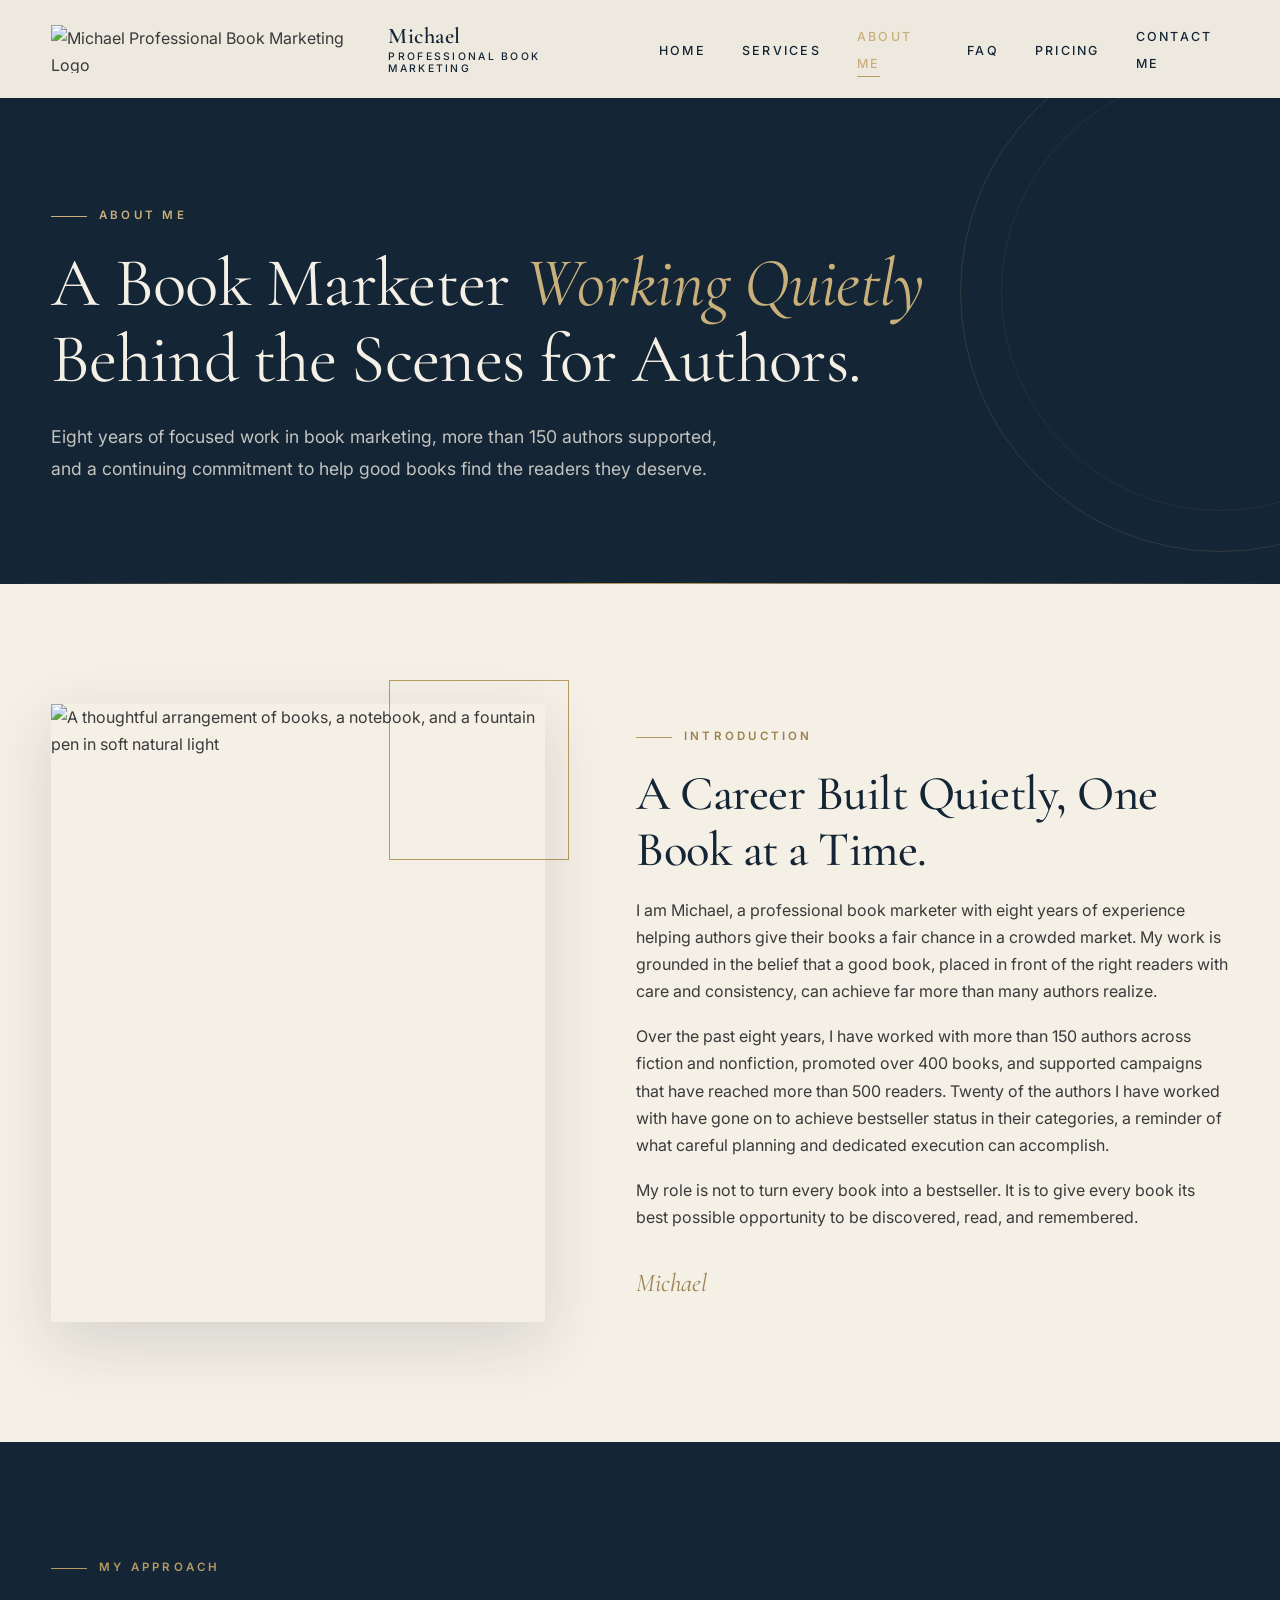
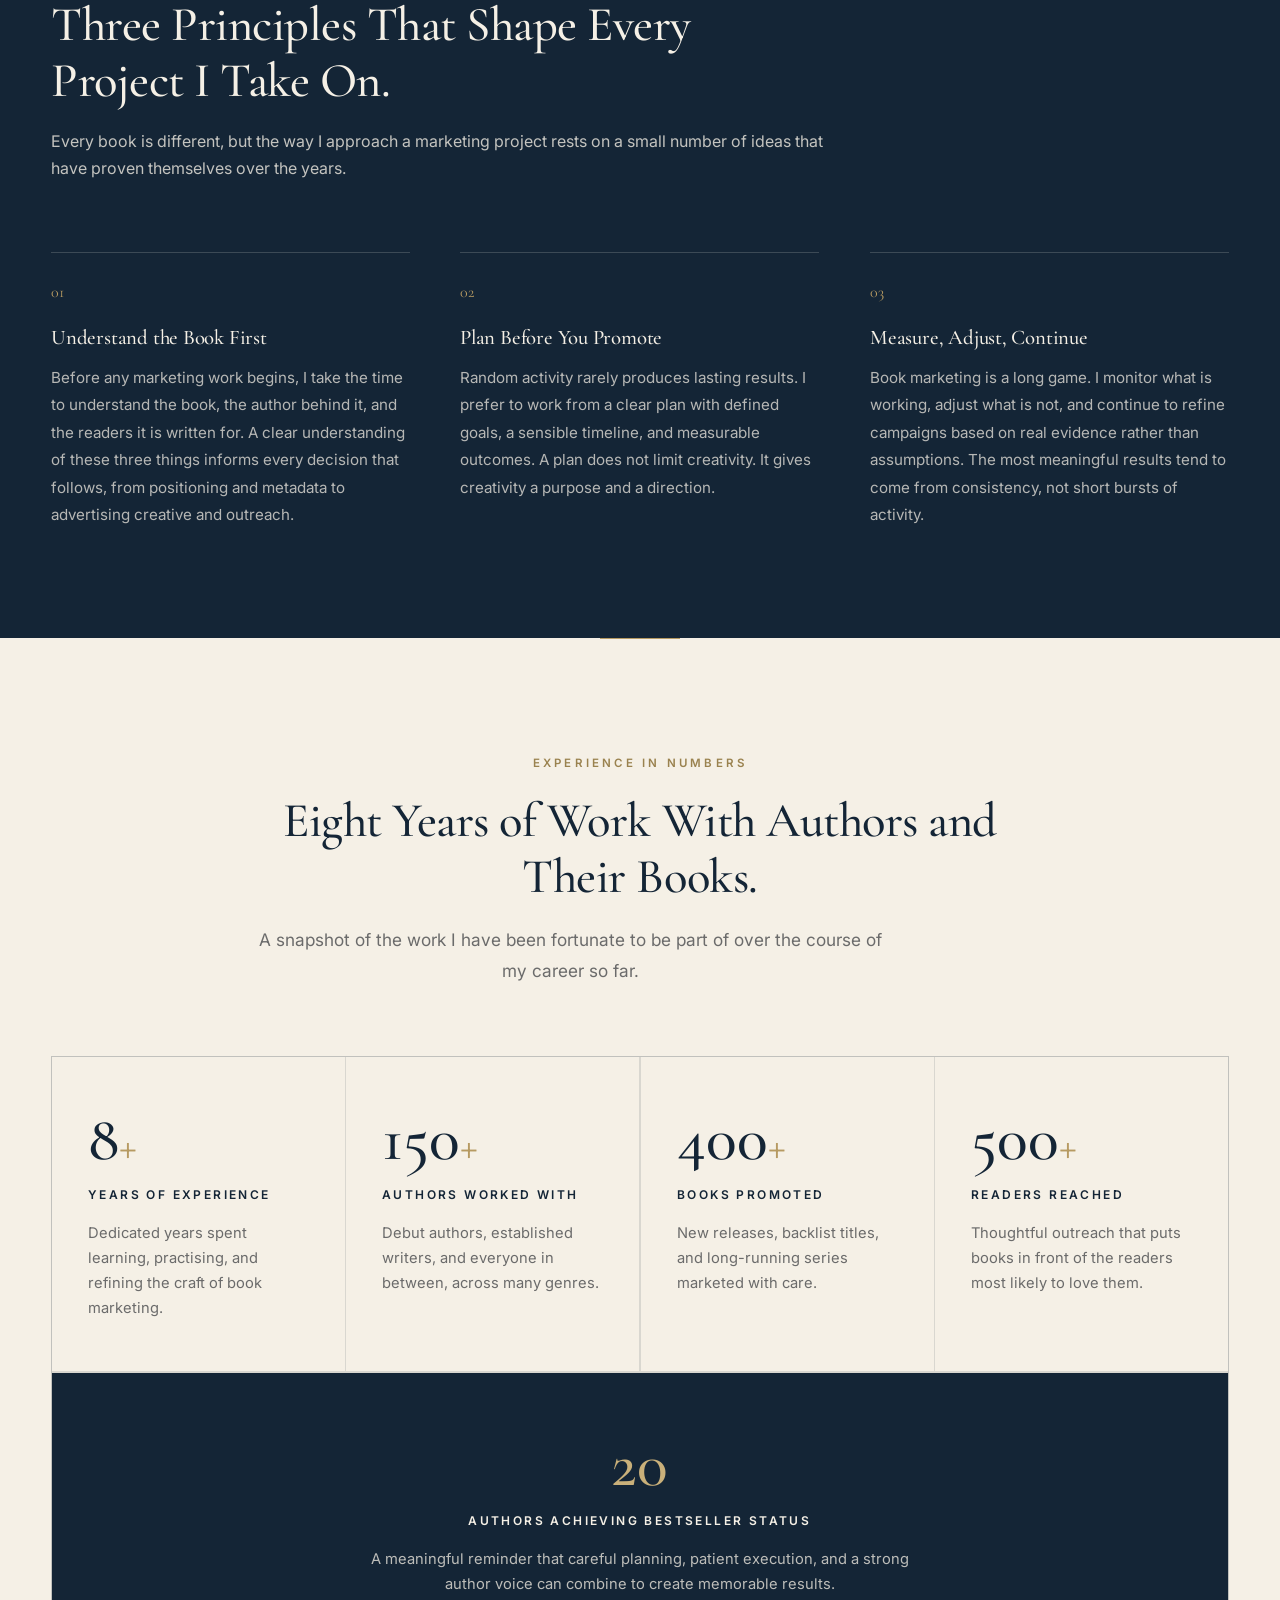
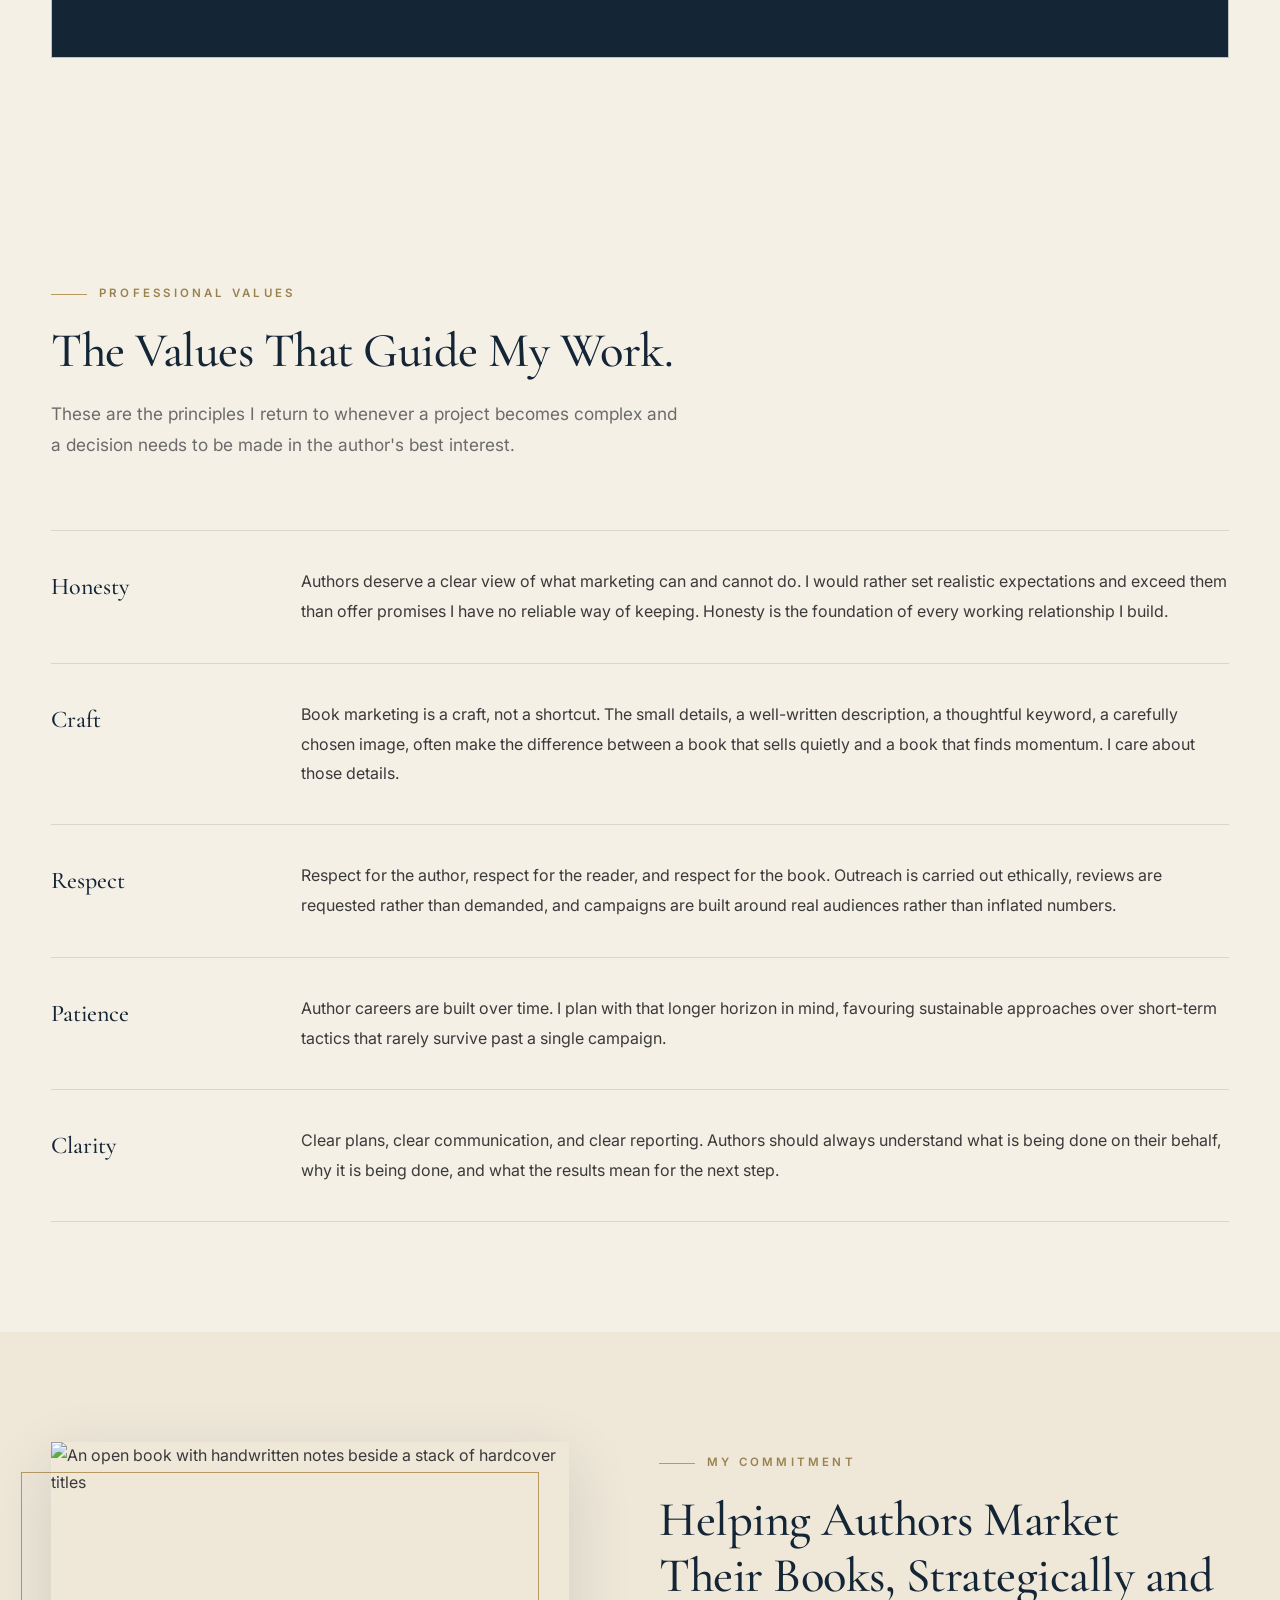
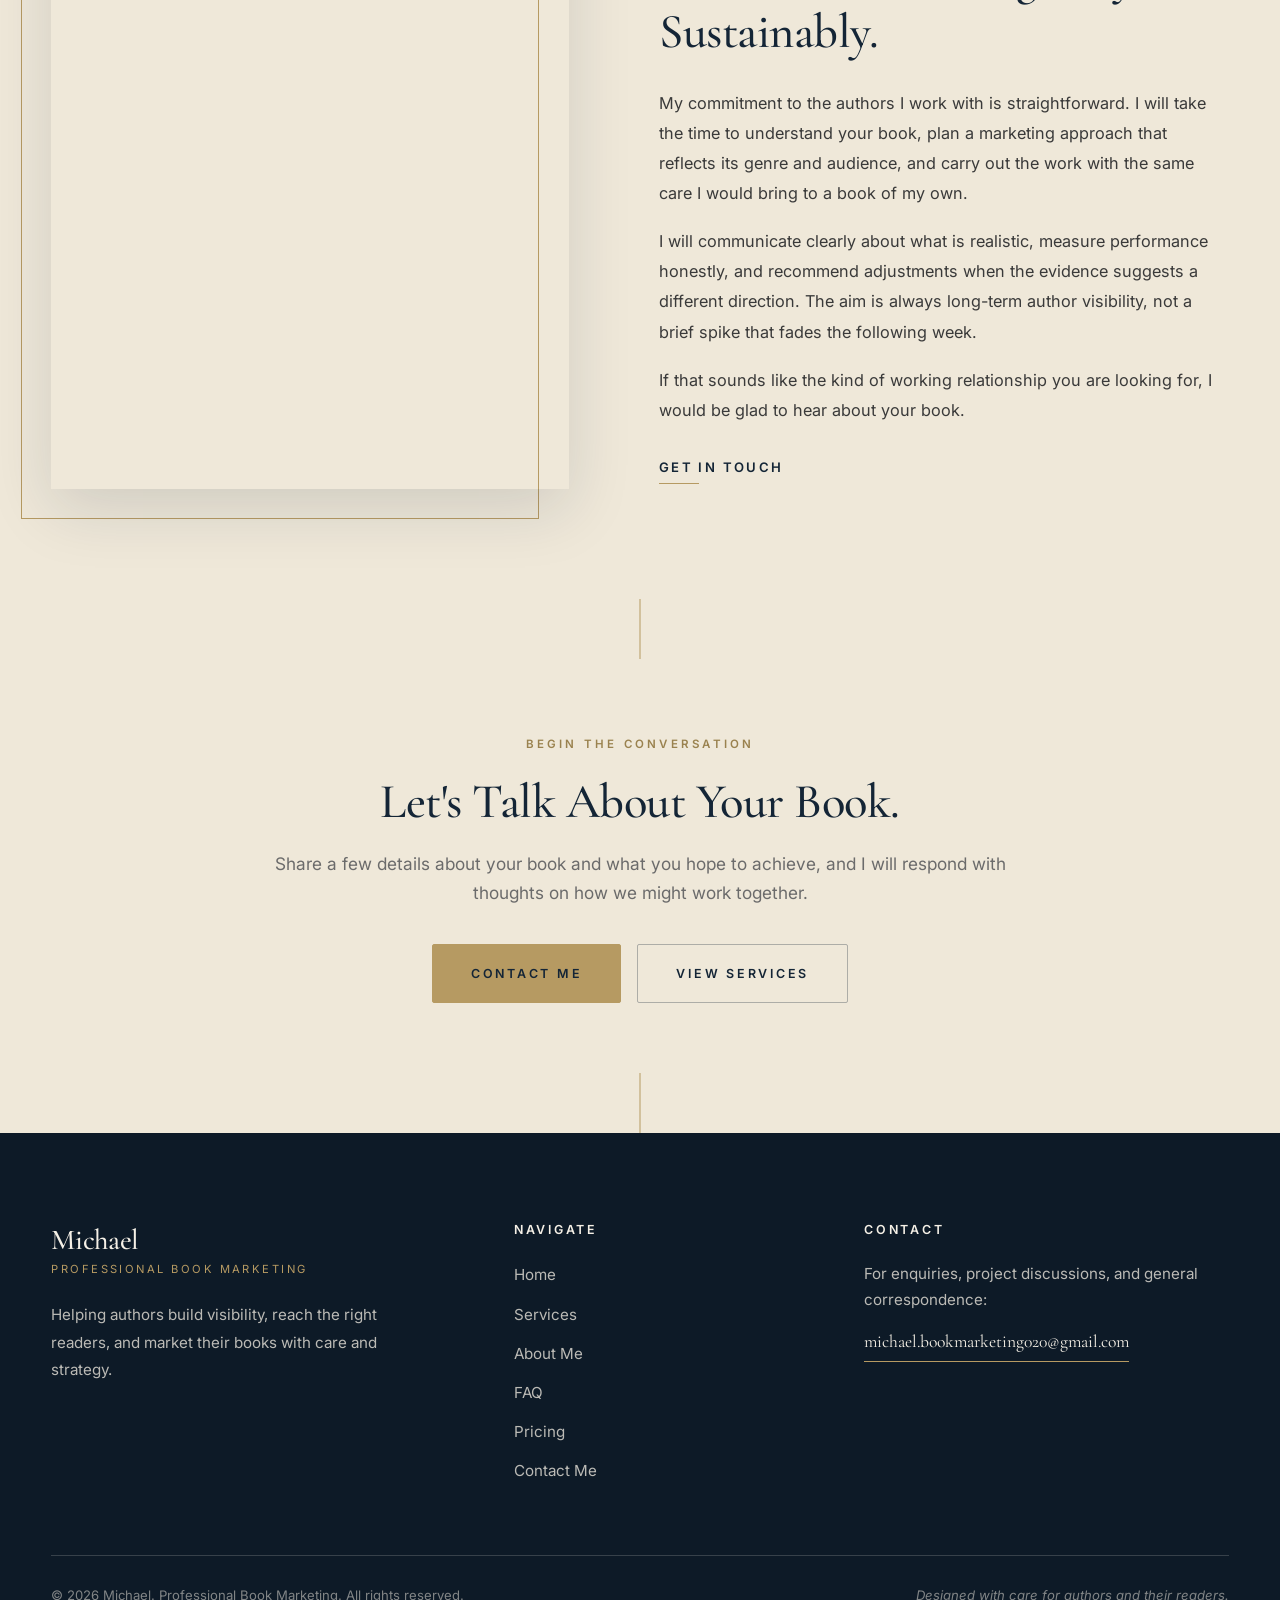
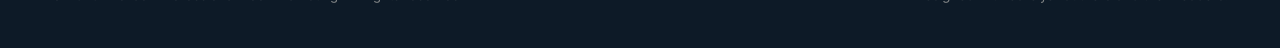
==== about.html @ 63ff551c "Add files via upload" ====
<!DOCTYPE html>
<html lang="en">
<head>
    <meta charset="UTF-8">
    <meta name="viewport" content="width=device-width, initial-scale=1.0">
    <title>About Me | Michael Professional Book Marketing</title>
    <meta name="description" content="Michael is a professional book marketer with eight years of experience, working with more than 150 authors across fiction and nonfiction. Learn about his approach, values, and commitment to helping authors reach the right readers.">
    <meta name="keywords" content="about Michael, book marketer, professional book marketing, author marketing specialist, book promotion expert">
    <link rel="icon" type="image/png" href="my logo.png">
    <link rel="stylesheet" href="style.css">
    <link rel="preconnect" href="https://fonts.googleapis.com">
    <link rel="preconnect" href="https://fonts.gstatic.com" crossorigin>
    <link href="https://fonts.googleapis.com/css2?family=Cormorant+Garamond:wght@400;500;600;700&family=Inter:wght@300;400;500;600;700&display=swap" rel="stylesheet">
</head>
<body class="light-header">

    <!-- HEADER / NAVIGATION -->
    <header class="site-header" id="siteHeader">
        <div class="container header-inner">
            <a href="index.html" class="brand">
                <img src="my logo.png" alt="Michael Professional Book Marketing Logo" class="brand-logo">
                <span class="brand-text">
                    <span class="brand-name">Michael</span>
                    <span class="brand-tag">Professional Book Marketing</span>
                </span>
            </a>

            <nav class="main-nav" aria-label="Primary">
                <button class="nav-toggle" id="navToggle" aria-label="Open navigation menu" aria-expanded="false">
                    <span></span>
                    <span></span>
                    <span></span>
                </button>
                <ul class="nav-list" id="navList">
                    <li><a href="index.html" class="nav-link">Home</a></li>
                    <li><a href="services.html" class="nav-link">Services</a></li>
                    <li><a href="about.html" class="nav-link active">About Me</a></li>
                    <li><a href="faq.html" class="nav-link">FAQ</a></li>
                    <li><a href="pricing.html" class="nav-link">Pricing</a></li>
                    <li><a href="contact.html" class="nav-link">Contact Me</a></li>
                </ul>
            </nav>
        </div>
    </header>

    <!-- PAGE HERO -->
    <section class="page-hero">
        <div class="container">
            <div class="page-hero-inner">
                <span class="eyebrow reveal">About Me</span>
                <h1 class="reveal">A Book Marketer <em>Working Quietly</em> Behind the Scenes for Authors.</h1>
                <p class="reveal">
                    Eight years of focused work in book marketing, more than 150 authors supported, and a continuing commitment to help good books find the readers they deserve.
                </p>
            </div>
        </div>
        <div class="page-hero-decor" aria-hidden="true"></div>
    </section>

    <!-- ABOUT INTRO -->
    <section class="about-intro">
        <div class="container">
            <div class="about-intro-grid">
                <div class="about-visual reveal">
                    <img src="images/about-books.jpg" alt="A thoughtful arrangement of books, a notebook, and a fountain pen in soft natural light" loading="lazy">
                    <div class="about-visual-accent" aria-hidden="true"></div>
                </div>

                <div class="reveal">
                    <span class="eyebrow dark">Introduction</span>
                    <h2 class="section-title">A Career Built Quietly, One Book at a Time.</h2>
                    <p>
                        I am Michael, a professional book marketer with eight years of experience helping authors give their books a fair chance in a crowded market. My work is grounded in the belief that a good book, placed in front of the right readers with care and consistency, can achieve far more than many authors realize.
                    </p>
                    <p>
                        Over the past eight years, I have worked with more than 150 authors across fiction and nonfiction, promoted over 400 books, and supported campaigns that have reached more than 500 readers. Twenty of the authors I have worked with have gone on to achieve bestseller status in their categories, a reminder of what careful planning and dedicated execution can accomplish.
                    </p>
                    <p>
                        My role is not to turn every book into a bestseller. It is to give every book its best possible opportunity to be discovered, read, and remembered.
                    </p>
                    <p class="about-signature">Michael</p>
                </div>
            </div>
        </div>
    </section>

    <!-- APPROACH SECTION -->
    <section class="about-approach">
        <div class="container">
            <div class="section-head reveal">
                <span class="eyebrow">My Approach</span>
                <h2 class="section-title light">Three Principles That Shape Every Project I Take On.</h2>
                <p class="light-text">
                    Every book is different, but the way I approach a marketing project rests on a small number of ideas that have proven themselves over the years.
                </p>
            </div>

            <div class="approach-grid">
                <div class="approach-item reveal">
                    <span class="num">01</span>
                    <h3>Understand the Book First</h3>
                    <p>
                        Before any marketing work begins, I take the time to understand the book, the author behind it, and the readers it is written for. A clear understanding of these three things informs every decision that follows, from positioning and metadata to advertising creative and outreach.
                    </p>
                </div>
                <div class="approach-item reveal">
                    <span class="num">02</span>
                    <h3>Plan Before You Promote</h3>
                    <p>
                        Random activity rarely produces lasting results. I prefer to work from a clear plan with defined goals, a sensible timeline, and measurable outcomes. A plan does not limit creativity. It gives creativity a purpose and a direction.
                    </p>
                </div>
                <div class="approach-item reveal">
                    <span class="num">03</span>
                    <h3>Measure, Adjust, Continue</h3>
                    <p>
                        Book marketing is a long game. I monitor what is working, adjust what is not, and continue to refine campaigns based on real evidence rather than assumptions. The most meaningful results tend to come from consistency, not short bursts of activity.
                    </p>
                </div>
            </div>
        </div>
    </section>

    <!-- EXPERIENCE SECTION -->
    <section class="section section-stats">
        <div class="container">
            <div class="section-head center reveal">
                <span class="eyebrow dark">Experience in Numbers</span>
                <h2 class="section-title">Eight Years of Work With Authors and Their Books.</h2>
                <p class="section-intro">
                    A snapshot of the work I have been fortunate to be part of over the course of my career so far.
                </p>
            </div>

            <div class="stats-grid">
                <div class="stat reveal">
                    <span class="stat-number">8<span class="plus">+</span></span>
                    <span class="stat-label">Years of Experience</span>
                    <p class="stat-text">Dedicated years spent learning, practising, and refining the craft of book marketing.</p>
                </div>
                <div class="stat reveal">
                    <span class="stat-number">150<span class="plus">+</span></span>
                    <span class="stat-label">Authors Worked With</span>
                    <p class="stat-text">Debut authors, established writers, and everyone in between, across many genres.</p>
                </div>
                <div class="stat reveal">
                    <span class="stat-number">400<span class="plus">+</span></span>
                    <span class="stat-label">Books Promoted</span>
                    <p class="stat-text">New releases, backlist titles, and long-running series marketed with care.</p>
                </div>
                <div class="stat reveal">
                    <span class="stat-number">500<span class="plus">+</span></span>
                    <span class="stat-label">Readers Reached</span>
                    <p class="stat-text">Thoughtful outreach that puts books in front of the readers most likely to love them.</p>
                </div>
                <div class="stat reveal stat-feature">
                    <span class="stat-number">20</span>
                    <span class="stat-label">Authors Achieving Bestseller Status</span>
                    <p class="stat-text">A meaningful reminder that careful planning, patient execution, and a strong author voice can combine to create memorable results.</p>
                </div>
            </div>
        </div>
    </section>

    <!-- VALUES SECTION -->
    <section class="about-values">
        <div class="container">
            <div class="section-head reveal">
                <span class="eyebrow dark">Professional Values</span>
                <h2 class="section-title">The Values That Guide My Work.</h2>
                <p class="section-intro">
                    These are the principles I return to whenever a project becomes complex and a decision needs to be made in the author's best interest.
                </p>
            </div>

            <div class="values-list">
                <div class="value-row reveal">
                    <div class="value-label">Honesty</div>
                    <div class="value-body">
                        <p>
                            Authors deserve a clear view of what marketing can and cannot do. I would rather set realistic expectations and exceed them than offer promises I have no reliable way of keeping. Honesty is the foundation of every working relationship I build.
                        </p>
                    </div>
                </div>

                <div class="value-row reveal">
                    <div class="value-label">Craft</div>
                    <div class="value-body">
                        <p>
                            Book marketing is a craft, not a shortcut. The small details, a well-written description, a thoughtful keyword, a carefully chosen image, often make the difference between a book that sells quietly and a book that finds momentum. I care about those details.
                        </p>
                    </div>
                </div>

                <div class="value-row reveal">
                    <div class="value-label">Respect</div>
                    <div class="value-body">
                        <p>
                            Respect for the author, respect for the reader, and respect for the book. Outreach is carried out ethically, reviews are requested rather than demanded, and campaigns are built around real audiences rather than inflated numbers.
                        </p>
                    </div>
                </div>

                <div class="value-row reveal">
                    <div class="value-label">Patience</div>
                    <div class="value-body">
                        <p>
                            Author careers are built over time. I plan with that longer horizon in mind, favouring sustainable approaches over short-term tactics that rarely survive past a single campaign.
                        </p>
                    </div>
                </div>

                <div class="value-row reveal">
                    <div class="value-label">Clarity</div>
                    <div class="value-body">
                        <p>
                            Clear plans, clear communication, and clear reporting. Authors should always understand what is being done on their behalf, why it is being done, and what the results mean for the next step.
                        </p>
                    </div>
                </div>
            </div>
        </div>
    </section>

    <!-- COMMITMENT SECTION -->
    <section class="section-intro-split" style="background: var(--ivory-warm);">
        <div class="section" style="padding-top: 0; padding-bottom: 0;">
            <div class="container intro-split" style="padding: 110px 0;">
                <div class="intro-visual reveal">
                    <img src="images/about-commitment.jpg" alt="An open book with handwritten notes beside a stack of hardcover titles" loading="lazy">
                    <div class="intro-visual-accent" aria-hidden="true"></div>
                </div>

                <div class="intro-content reveal">
                    <span class="eyebrow dark">My Commitment</span>
                    <h2 class="section-title">Helping Authors Market Their Books, Strategically and Sustainably.</h2>
                    <p>
                        My commitment to the authors I work with is straightforward. I will take the time to understand your book, plan a marketing approach that reflects its genre and audience, and carry out the work with the same care I would bring to a book of my own.
                    </p>
                    <p>
                        I will communicate clearly about what is realistic, measure performance honestly, and recommend adjustments when the evidence suggests a different direction. The aim is always long-term author visibility, not a brief spike that fades the following week.
                    </p>
                    <p>
                        If that sounds like the kind of working relationship you are looking for, I would be glad to hear about your book.
                    </p>
                    <a href="contact.html" class="link-underline">Get in Touch</a>
                </div>
            </div>
        </div>
    </section>

    <!-- FINAL CALL TO ACTION -->
    <section class="section section-cta">
        <div class="container cta-inner reveal">
            <span class="eyebrow dark">Begin the Conversation</span>
            <h2 class="section-title">Let's Talk About Your Book.</h2>
            <p>
                Share a few details about your book and what you hope to achieve, and I will respond with thoughts on how we might work together.
            </p>
            <div class="cta-buttons">
                <a href="contact.html" class="btn btn-primary">Contact Me</a>
                <a href="services.html" class="btn btn-ghost dark">View Services</a>
            </div>
        </div>
    </section>

    <!-- FOOTER -->
    <footer class="site-footer">
        <div class="container footer-inner">
            <div class="footer-brand">
                <h3 class="footer-title">Michael</h3>
                <p class="footer-tag">Professional Book Marketing</p>
                <p class="footer-blurb">
                    Helping authors build visibility, reach the right readers, and market their books with care and strategy.
                </p>
            </div>

            <div class="footer-links">
                <h4>Navigate</h4>
                <ul>
                    <li><a href="index.html">Home</a></li>
                    <li><a href="services.html">Services</a></li>
                    <li><a href="about.html">About Me</a></li>
                    <li><a href="faq.html">FAQ</a></li>
                    <li><a href="pricing.html">Pricing</a></li>
                    <li><a href="contact.html">Contact Me</a></li>
                </ul>
            </div>

            <div class="footer-contact">
                <h4>Contact</h4>
                <p>For enquiries, project discussions, and general correspondence:</p>
                <a href="mailto:michael.bookmarketing020@gmail.com" class="footer-email">michael.bookmarketing020@gmail.com</a>
            </div>
        </div>

        <div class="footer-bottom">
            <div class="container footer-bottom-inner">
                <p>&copy; <span id="year"></span> Michael. Professional Book Marketing. All rights reserved.</p>
                <p class="footer-fine">Designed with care for authors and their readers.</p>
            </div>
        </div>
    </footer>

    <!-- INLINE SCRIPT -->
    <script>
        const navToggle = document.getElementById('navToggle');
        const navList = document.getElementById('navList');
        if (navToggle && navList) {
            navToggle.addEventListener('click', function () {
                const isOpen = navList.classList.toggle('open');
                navToggle.classList.toggle('active', isOpen);
                navToggle.setAttribute('aria-expanded', isOpen ? 'true' : 'false');
            });
            document.querySelectorAll('.nav-link').forEach(link => {
                link.addEventListener('click', () => {
                    navList.classList.remove('open');
                    navToggle.classList.remove('active');
                    navToggle.setAttribute('aria-expanded', 'false');
                });
            });
        }

        const yearEl = document.getElementById('year');
        if (yearEl) yearEl.textContent = new Date().getFullYear();

        const header = document.getElementById('siteHeader');
        const onScroll = () => {
            if (window.scrollY > 40) header.classList.add('scrolled');
            else header.classList.remove('scrolled');
        };
        window.addEventListener('scroll', onScroll, { passive: true });
        onScroll();

        const prefersReducedMotion = window.matchMedia('(prefers-reduced-motion: reduce)').matches;
        const reveals = document.querySelectorAll('.reveal');
        if (prefersReducedMotion) {
            reveals.forEach(el => el.classList.add('visible'));
        } else if ('IntersectionObserver' in window) {
            const observer = new IntersectionObserver((entries) => {
                entries.forEach((entry, i) => {
                    if (entry.isIntersecting) {
                        setTimeout(() => entry.target.classList.add('visible'), i * 70);
                        observer.unobserve(entry.target);
                    }
                });
            }, { threshold: 0.12, rootMargin: '0px 0px -60px 0px' });
            reveals.forEach(el => observer.observe(el));
        } else {
            reveals.forEach(el => el.classList.add('visible'));
        }
    </script>
</body>
</html>
---- style.css ----
/* ============================================
   MICHAEL | PROFESSIONAL BOOK MARKETING
   Shared Stylesheet
   ============================================ */

/* ---------- 1. DESIGN TOKENS ---------- */
:root {
    /* Brand Colors */
    --navy: #142536;
    --navy-deep: #0d1a27;
    --navy-soft: #1d3147;
    --ivory: #F5F0E6;
    --ivory-warm: #efe8d9;
    --ivory-deep: #e6dcc7;
    --gold: #B69A62;
    --gold-light: #c9b07a;
    --gold-deep: #9a824f;

    /* Neutrals */
    --ink: #1a1a1a;
    --ink-soft: #3a3a3a;
    --muted: #6b6b6b;
    --line: rgba(20, 37, 54, 0.12);
    --line-light: rgba(245, 240, 230, 0.18);

    /* Typography */
    --font-serif: 'Cormorant Garamond', 'Playfair Display', Georgia, 'Times New Roman', serif;
    --font-sans: 'Inter', -apple-system, BlinkMacSystemFont, 'Segoe UI', Roboto, Helvetica, Arial, sans-serif;

    /* Layout */
    --container: 1240px;
    --container-narrow: 980px;
    --radius-sm: 2px;
    --radius-md: 4px;

    /* Motion */
    --ease: cubic-bezier(0.645, 0.045, 0.355, 1);
    --ease-out: cubic-bezier(0.22, 0.61, 0.36, 1);
    --dur: 0.5s;
    --dur-fast: 0.3s;
    --dur-slow: 0.8s;

    /* Shadows */
    --shadow-sm: 0 4px 16px rgba(20, 37, 54, 0.06);
    --shadow-md: 0 10px 40px rgba(20, 37, 54, 0.1);
    --shadow-lg: 0 20px 60px rgba(20, 37, 54, 0.14);
}

/* ---------- 2. RESET & BASE ---------- */
*, *::before, *::after { box-sizing: border-box; }

html { scroll-behavior: smooth; -webkit-text-size-adjust: 100%; }

body {
    margin: 0;
    font-family: var(--font-sans);
    font-size: 16px;
    line-height: 1.7;
    color: var(--ink-soft);
    background: var(--ivory);
    -webkit-font-smoothing: antialiased;
    -moz-osx-font-smoothing: grayscale;
    overflow-x: hidden;
}

img { max-width: 100%; height: auto; display: block; }
button { font-family: inherit; cursor: pointer; border: none; background: none; }
a { color: inherit; text-decoration: none; transition: color var(--dur-fast) var(--ease); }
ul, ol { padding: 0; margin: 0; list-style: none; }

/* ---------- 3. TYPOGRAPHY ---------- */
h1, h2, h3, h4, h5, h6 {
    font-family: var(--font-serif);
    font-weight: 500;
    color: var(--navy);
    margin: 0 0 0.6em;
    line-height: 1.15;
    letter-spacing: -0.01em;
}

h1 { font-size: clamp(2.6rem, 5.6vw, 4.6rem); font-weight: 500; }
h2 { font-size: clamp(2rem, 3.8vw, 3.2rem); }
h3 { font-size: clamp(1.4rem, 2.2vw, 1.8rem); }
h4 { font-size: 1.15rem; font-family: var(--font-sans); font-weight: 600; letter-spacing: 0.02em; }

p { margin: 0 0 1.1em; }
p:last-child { margin-bottom: 0; }

em { font-style: italic; color: var(--gold-deep); font-family: var(--font-serif); }

.eyebrow {
    display: inline-block;
    font-family: var(--font-sans);
    font-size: 0.72rem;
    font-weight: 600;
    letter-spacing: 0.28em;
    text-transform: uppercase;
    color: var(--gold);
    margin-bottom: 1.2rem;
    position: relative;
    padding-left: 48px;
}
.eyebrow::before {
    content: '';
    position: absolute;
    left: 0; top: 50%;
    width: 36px; height: 1px;
    background: var(--gold);
}
.eyebrow.dark { color: var(--gold-deep); }

.section-title { color: var(--navy); margin-bottom: 1.2rem; }
.section-title.light { color: var(--ivory); }
.section-intro { font-size: 1.08rem; color: var(--muted); max-width: 640px; line-height: 1.8; }
.light-text { color: rgba(245, 240, 230, 0.78); }

/* Links */
.link-underline {
    display: inline-flex;
    align-items: center;
    gap: 10px;
    font-family: var(--font-sans);
    font-size: 0.82rem;
    font-weight: 600;
    letter-spacing: 0.18em;
    text-transform: uppercase;
    color: var(--navy);
    padding-bottom: 6px;
    position: relative;
    margin-top: 0.8rem;
}
.link-underline::after {
    content: '';
    position: absolute;
    left: 0; bottom: 0;
    width: 40px; height: 1px;
    background: var(--gold);
    transition: width var(--dur) var(--ease);
}
.link-underline:hover { color: var(--gold-deep); }
.link-underline:hover::after { width: 100%; }
.link-underline.small { font-size: 0.72rem; }

/* ---------- 4. LAYOUT ---------- */
.container { width: 92%; max-width: var(--container); margin: 0 auto; }
.container-narrow { width: 92%; max-width: var(--container-narrow); margin: 0 auto; }
.section { padding: 110px 0; position: relative; }
.section-head { max-width: 780px; margin-bottom: 70px; }
.section-head.center { margin-left: auto; margin-right: auto; text-align: center; }
.section-head.center .eyebrow { padding-left: 0; }
.section-head.center .eyebrow::before { display: none; }
.section-foot { text-align: center; margin-top: 70px; }

/* ---------- 5. BUTTONS ---------- */
.btn {
    display: inline-flex;
    align-items: center;
    justify-content: center;
    padding: 18px 38px;
    font-family: var(--font-sans);
    font-size: 0.78rem;
    font-weight: 600;
    letter-spacing: 0.22em;
    text-transform: uppercase;
    border-radius: var(--radius-sm);
    transition: all var(--dur) var(--ease);
    position: relative;
    overflow: hidden;
    cursor: pointer;
    white-space: nowrap;
}
.btn-primary {
    background: var(--gold);
    color: var(--navy);
    border: 1px solid var(--gold);
}
.btn-primary::before {
    content: '';
    position: absolute;
    inset: 0;
    background: var(--navy);
    transform: translateY(100%);
    transition: transform var(--dur) var(--ease);
    z-index: 0;
}
.btn-primary span, .btn-primary { position: relative; }
.btn-primary:hover { color: var(--ivory); border-color: var(--navy); }
.btn-primary:hover::before { transform: translateY(0); }

.btn-ghost {
    background: transparent;
    color: var(--ivory);
    border: 1px solid rgba(245, 240, 230, 0.4);
}
.btn-ghost:hover {
    background: var(--ivory);
    color: var(--navy);
    border-color: var(--ivory);
}
.btn-ghost.dark {
    color: var(--navy);
    border-color: rgba(20, 37, 54, 0.3);
}
.btn-ghost.dark:hover {
    background: var(--navy);
    color: var(--ivory);
    border-color: var(--navy);
}

/* ---------- 6. HEADER & NAVIGATION ---------- */
.site-header {
    position: fixed;
    top: 0; left: 0; right: 0;
    z-index: 100;
    padding: 22px 0;
    background: transparent;
    transition: background var(--dur) var(--ease), padding var(--dur) var(--ease), box-shadow var(--dur) var(--ease);
}
.site-header.scrolled {
    background: rgba(245, 240, 230, 0.97);
    backdrop-filter: blur(8px);
    -webkit-backdrop-filter: blur(8px);
    padding: 14px 0;
    box-shadow: var(--shadow-sm);
}
/* Dark hero needs white header text; when scrolled, revert */
.site-header:not(.scrolled) .brand-name,
.site-header:not(.scrolled) .brand-tag,
.site-header:not(.scrolled) .nav-link { color: var(--ivory); }
.site-header:not(.scrolled) .nav-toggle span { background: var(--ivory); }
/* On interior pages without hero overlay, body gets .light-header */
body.light-header .site-header { background: rgba(245, 240, 230, 0.97); backdrop-filter: blur(8px); box-shadow: var(--shadow-sm); }
body.light-header .site-header .brand-name,
body.light-header .site-header .brand-tag,
body.light-header .site-header .nav-link { color: var(--navy); }
body.light-header .site-header .nav-toggle span { background: var(--navy); }

.header-inner {
    display: flex;
    align-items: center;
    justify-content: space-between;
    gap: 40px;
}
.brand {
    display: flex;
    align-items: center;
    gap: 14px;
    transition: opacity var(--dur-fast) var(--ease);
}
.brand:hover { opacity: 0.85; }
.brand-logo { height: 48px; width: auto; transition: transform var(--dur) var(--ease); }
.brand:hover .brand-logo { transform: scale(1.04); }
.brand-text { display: flex; flex-direction: column; line-height: 1.1; }
.brand-name {
    font-family: var(--font-serif);
    font-size: 1.4rem;
    font-weight: 600;
    color: var(--navy);
    letter-spacing: 0.02em;
}
.brand-tag {
    font-family: var(--font-sans);
    font-size: 0.65rem;
    font-weight: 500;
    letter-spacing: 0.22em;
    text-transform: uppercase;
    color: var(--gold);
    margin-top: 2px;
}

/* Header variant where no logo is shown but brand text is kept */
.brand.text-only .brand-logo { display: none; }

.main-nav { display: flex; align-items: center; }
.nav-list {
    display: flex;
    align-items: center;
    gap: 36px;
}
.nav-link {
    font-family: var(--font-sans);
    font-size: 0.78rem;
    font-weight: 500;
    letter-spacing: 0.18em;
    text-transform: uppercase;
    color: var(--navy);
    position: relative;
    padding: 6px 0;
    transition: color var(--dur-fast) var(--ease);
}
.nav-link::after {
    content: '';
    position: absolute;
    left: 0; bottom: 0;
    width: 0; height: 1px;
    background: var(--gold);
    transition: width var(--dur) var(--ease);
}
.nav-link:hover::after, .nav-link.active::after { width: 100%; }
.nav-link.active { color: var(--gold); }
.site-header:not(.scrolled) .nav-link.active { color: var(--gold-light); }

.nav-toggle {
    display: none;
    flex-direction: column;
    gap: 5px;
    padding: 8px;
    z-index: 110;
}
.nav-toggle span {
    display: block;
    width: 26px; height: 2px;
    background: var(--navy);
    transition: transform var(--dur-fast) var(--ease), opacity var(--dur-fast) var(--ease);
    transform-origin: center;
}
.nav-toggle.active span:nth-child(1) { transform: translateY(7px) rotate(45deg); }
.nav-toggle.active span:nth-child(2) { opacity: 0; }
.nav-toggle.active span:nth-child(3) { transform: translateY(-7px) rotate(-45deg); }

/* ---------- 7. HERO SECTION ---------- */
.hero {
    position: relative;
    min-height: 100vh;
    display: flex;
    align-items: center;
    overflow: hidden;
    padding: 140px 0 80px;
    color: var(--ivory);
}
.hero-image {
    position: absolute;
    inset: 0;
    z-index: 0;
}
.hero-image img {
    width: 100%; height: 100%;
    object-fit: cover;
    animation: slowZoom 18s var(--ease-out) forwards;
}
.hero-overlay {
    position: absolute;
    inset: 0;
    background:
        linear-gradient(135deg, rgba(13, 26, 39, 0.82) 0%, rgba(20, 37, 54, 0.6) 60%, rgba(20, 37, 54, 0.78) 100%);
}
.hero-content {
    position: relative;
    z-index: 2;
    max-width: 900px;
}
.hero .eyebrow { color: var(--gold-light); }
.hero .eyebrow::before { background: var(--gold-light); }
.hero-title {
    color: var(--ivory);
    font-size: clamp(2.8rem, 6.4vw, 5.4rem);
    line-height: 1.1;
    margin-bottom: 30px;
    font-weight: 400;
}
.hero-title em {
    color: var(--gold-light);
    font-style: italic;
    font-weight: 400;
}
.hero-subtitle {
    font-size: clamp(1rem, 1.4vw, 1.18rem);
    color: rgba(245, 240, 230, 0.82);
    max-width: 640px;
    margin-bottom: 44px;
    line-height: 1.8;
}
.hero-cta { display: flex; flex-wrap: wrap; gap: 16px; margin-bottom: 80px; }
.hero-scroll {
    display: inline-flex;
    align-items: center;
    gap: 16px;
    font-family: var(--font-sans);
    font-size: 0.7rem;
    letter-spacing: 0.3em;
    text-transform: uppercase;
    color: rgba(245, 240, 230, 0.7);
}
.scroll-line {
    position: relative;
    width: 60px; height: 1px;
    background: rgba(245, 240, 230, 0.3);
    overflow: hidden;
}
.scroll-line::after {
    content: '';
    position: absolute;
    left: -30px; top: 0;
    width: 30px; height: 100%;
    background: var(--gold-light);
    animation: scrollLine 2.4s var(--ease) infinite;
}

/* ---------- 8. STATS SECTION ---------- */
.section-stats {
    background: var(--ivory);
    position: relative;
}
.section-stats::before {
    content: '';
    position: absolute;
    top: 0; left: 50%;
    transform: translateX(-50%);
    width: 80px; height: 1px;
    background: var(--gold);
}
.stats-grid {
    display: grid;
    grid-template-columns: repeat(4, 1fr);
    gap: 1px;
    background: var(--line);
    border: 1px solid var(--line);
}
.stat {
    background: var(--ivory);
    padding: 50px 36px;
    transition: background var(--dur) var(--ease);
}
.stat:hover { background: var(--ivory-warm); }
.stat-number {
    display: block;
    font-family: var(--font-serif);
    font-size: clamp(3rem, 5vw, 4.4rem);
    font-weight: 500;
    color: var(--navy);
    line-height: 1;
    margin-bottom: 14px;
}
.stat-number .plus { color: var(--gold); font-size: 0.7em; }
.stat-label {
    display: block;
    font-family: var(--font-sans);
    font-size: 0.75rem;
    font-weight: 600;
    letter-spacing: 0.2em;
    text-transform: uppercase;
    color: var(--navy);
    margin-bottom: 16px;
}
.stat-text { font-size: 0.92rem; color: var(--muted); line-height: 1.7; }
.stat-feature {
    grid-column: 1 / -1;
    background: var(--navy);
    padding: 60px 48px;
    text-align: center;
    display: flex;
    flex-direction: column;
    align-items: center;
}
.stat-feature:hover { background: var(--navy); }
.stat-feature .stat-number { color: var(--gold-light); }
.stat-feature .stat-label { color: var(--ivory); }
.stat-feature .stat-text { color: rgba(245, 240, 230, 0.75); max-width: 580px; }

/* ---------- 9. INTRO SPLIT SECTION ---------- */
.section-intro-split { background: var(--ivory-warm); }
.intro-split {
    display: grid;
    grid-template-columns: 1fr 1.1fr;
    gap: 90px;
    align-items: center;
}
.intro-visual {
    position: relative;
    aspect-ratio: 4 / 5;
}
.intro-visual img {
    width: 100%; height: 100%;
    object-fit: cover;
    position: relative;
    z-index: 2;
    box-shadow: var(--shadow-lg);
}
.intro-visual-accent {
    position: absolute;
    top: 30px; left: -30px;
    width: 100%; height: 100%;
    border: 1px solid var(--gold);
    z-index: 1;
    transition: transform var(--dur-slow) var(--ease);
}
.intro-visual:hover .intro-visual-accent { transform: translate(-10px, -10px); }
.intro-content h2 { margin-bottom: 28px; }
.intro-content p { color: var(--ink-soft); font-size: 1.02rem; line-height: 1.85; }

/* ---------- 10. SERVICES PREVIEW ---------- */
.section-services-preview { background: var(--ivory); }
.services-preview-grid {
    display: grid;
    grid-template-columns: repeat(2, 1fr);
    gap: 50px 60px;
}
.service-preview {
    display: grid;
    grid-template-columns: 180px 1fr;
    gap: 30px;
    align-items: flex-start;
}
.service-preview-image {
    aspect-ratio: 3 / 4;
    overflow: hidden;
    position: relative;
}
.service-preview-image img {
    width: 100%; height: 100%;
    object-fit: cover;
    transition: transform 1.2s var(--ease);
}
.service-preview:hover .service-preview-image img { transform: scale(1.06); }
.service-preview-body { padding-top: 10px; }
.service-index {
    display: block;
    font-family: var(--font-serif);
    font-size: 0.95rem;
    color: var(--gold);
    letter-spacing: 0.1em;
    margin-bottom: 14px;
}
.service-preview h3 { margin-bottom: 12px; }
.service-preview p { font-size: 0.95rem; color: var(--muted); margin-bottom: 18px; }

/* ---------- 11. WHY WORK WITH ME ---------- */
.section-why {
    background: var(--navy);
    color: var(--ivory);
    position: relative;
    overflow: hidden;
}
.section-why::before {
    content: '';
    position: absolute;
    top: 0; left: 0; right: 0;
    height: 1px;
    background: linear-gradient(90deg, transparent, var(--gold), transparent);
}
.why-layout {
    display: grid;
    grid-template-columns: 1fr 1.3fr;
    gap: 90px;
    align-items: flex-start;
}
.why-intro .eyebrow { color: var(--gold-light); }
.why-intro .eyebrow::before { background: var(--gold-light); }
.why-list { display: flex; flex-direction: column; }
.why-list li {
    display: grid;
    grid-template-columns: 90px 1fr;
    gap: 30px;
    padding: 30px 0;
    border-bottom: 1px solid var(--line-light);
    align-items: flex-start;
    transition: padding var(--dur) var(--ease);
}
.why-list li:first-child { padding-top: 0; }
.why-list li:last-child { border-bottom: none; }
.why-list li:hover { padding-left: 10px; }
.why-number {
    font-family: var(--font-serif);
    font-size: 2rem;
    font-weight: 400;
    color: var(--gold);
    line-height: 1;
}
.why-list h4 { color: var(--ivory); margin-bottom: 8px; font-size: 1.05rem; letter-spacing: 0.02em; }
.why-list p { color: rgba(245, 240, 230, 0.72); font-size: 0.95rem; line-height: 1.75; margin: 0; }

/* ---------- 12. CTA SECTION ---------- */
.section-cta {
    background: var(--ivory-warm);
    text-align: center;
    padding: 130px 0;
    position: relative;
}
.section-cta::before,
.section-cta::after {
    content: '';
    position: absolute;
    left: 50%;
    transform: translateX(-50%);
    width: 1px;
    height: 60px;
    background: var(--gold);
}
.section-cta::before { top: 0; }
.section-cta::after { bottom: 0; }
.cta-inner { max-width: 760px; margin: 0 auto; }
.cta-inner .eyebrow { padding-left: 0; }
.cta-inner .eyebrow::before { display: none; }
.cta-inner p { font-size: 1.08rem; color: var(--muted); margin-bottom: 36px; }
.cta-buttons { display: inline-flex; flex-wrap: wrap; gap: 16px; justify-content: center; }

/* ---------- 13. FOOTER ---------- */
.site-footer {
    background: var(--navy-deep);
    color: rgba(245, 240, 230, 0.75);
    padding-top: 90px;
}
.footer-inner {
    display: grid;
    grid-template-columns: 1.4fr 1fr 1.3fr;
    gap: 70px;
    padding-bottom: 70px;
    border-bottom: 1px solid var(--line-light);
}
.footer-title {
    font-family: var(--font-serif);
    font-size: 1.8rem;
    color: var(--ivory);
    margin-bottom: 4px;
}
.footer-tag {
    font-family: var(--font-sans);
    font-size: 0.7rem;
    letter-spacing: 0.22em;
    text-transform: uppercase;
    color: var(--gold);
    margin-bottom: 22px;
}
.footer-blurb { font-size: 0.95rem; line-height: 1.8; max-width: 380px; }
.footer-links h4, .footer-contact h4 {
    color: var(--ivory);
    font-size: 0.78rem;
    font-weight: 600;
    letter-spacing: 0.22em;
    text-transform: uppercase;
    margin-bottom: 24px;
}
.footer-links ul { display: flex; flex-direction: column; gap: 12px; }
.footer-links a {
    font-size: 0.95rem;
    color: rgba(245, 240, 230, 0.75);
    transition: color var(--dur-fast) var(--ease), padding-left var(--dur-fast) var(--ease);
}
.footer-links a:hover { color: var(--gold-light); padding-left: 8px; }
.footer-contact p { font-size: 0.95rem; margin-bottom: 14px; }
.footer-email {
    display: inline-block;
    font-family: var(--font-serif);
    font-size: 1.1rem;
    color: var(--ivory);
    border-bottom: 1px solid var(--gold);
    padding-bottom: 4px;
    transition: color var(--dur-fast) var(--ease);
    word-break: break-all;
}
.footer-email:hover { color: var(--gold-light); }
.footer-bottom { padding: 28px 0; }
.footer-bottom-inner {
    display: flex;
    justify-content: space-between;
    gap: 20px;
    flex-wrap: wrap;
    font-size: 0.82rem;
    color: rgba(245, 240, 230, 0.5);
}
.footer-fine { font-style: italic; }

/* ============================================
   PAGE-SPECIFIC STYLES
   ============================================ */

/* ---------- 14. PAGE HERO (non-homepage) ---------- */
.page-hero {
    padding: 200px 0 100px;
    background: var(--navy);
    color: var(--ivory);
    position: relative;
    overflow: hidden;
}
.page-hero::after {
    content: '';
    position: absolute;
    bottom: 0; left: 0; right: 0;
    height: 1px;
    background: linear-gradient(90deg, transparent, var(--gold), transparent);
}
.page-hero-inner { max-width: 900px; position: relative; z-index: 2; }
.page-hero .eyebrow { color: var(--gold-light); }
.page-hero .eyebrow::before { background: var(--gold-light); }
.page-hero h1 {
    color: var(--ivory);
    font-size: clamp(2.6rem, 5.4vw, 4.6rem);
    line-height: 1.1;
    margin-bottom: 24px;
    font-weight: 400;
}
.page-hero h1 em { color: var(--gold-light); font-style: italic; }
.page-hero p {
    font-size: 1.1rem;
    color: rgba(245, 240, 230, 0.78);
    max-width: 680px;
    line-height: 1.8;
}
.page-hero-decor {
    position: absolute;
    top: 50%; right: -200px;
    transform: translateY(-50%);
    width: 520px; height: 520px;
    border: 1px solid rgba(182, 154, 98, 0.18);
    border-radius: 50%;
    pointer-events: none;
}
.page-hero-decor::before {
    content: '';
    position: absolute;
    inset: 40px;
    border: 1px solid rgba(182, 154, 98, 0.1);
    border-radius: 50%;
}

/* ---------- 15. SERVICES PAGE ---------- */
.services-intro {
    padding: 100px 0 40px;
    background: var(--ivory);
}
.services-intro-grid {
    display: grid;
    grid-template-columns: 1fr 1.4fr;
    gap: 70px;
    align-items: flex-start;
}
.services-intro h2 { margin-bottom: 0; }
.services-intro p { font-size: 1.05rem; color: var(--ink-soft); line-height: 1.85; }

.service-category {
    padding: 90px 0;
    border-top: 1px solid var(--line);
}
.service-category:nth-child(even) { background: var(--ivory-warm); }
.service-category-head {
    display: grid;
    grid-template-columns: 1fr 1.4fr;
    gap: 70px;
    align-items: flex-start;
    margin-bottom: 60px;
}
.category-image {
    position: relative;
    aspect-ratio: 4 / 5;
    overflow: hidden;
}
.category-image img {
    width: 100%; height: 100%;
    object-fit: cover;
    transition: transform 1.4s var(--ease);
}
.service-category:hover .category-image img { transform: scale(1.04); }
.category-number {
    display: block;
    font-family: var(--font-serif);
    font-size: 1rem;
    color: var(--gold);
    letter-spacing: 0.1em;
    margin-bottom: 14px;
}
.category-head-content h2 {
    font-size: clamp(1.8rem, 3.2vw, 2.6rem);
    margin-bottom: 20px;
}
.category-head-content p {
    font-size: 1.02rem;
    color: var(--ink-soft);
    line-height: 1.85;
}
.service-list {
    display: grid;
    grid-template-columns: repeat(2, 1fr);
    gap: 0 50px;
    border-top: 1px solid var(--line);
}
.service-item {
    padding: 22px 0;
    border-bottom: 1px solid var(--line);
    display: flex;
    align-items: baseline;
    gap: 20px;
    transition: padding var(--dur) var(--ease);
}
.service-item:hover { padding-left: 12px; }
.service-item-number {
    font-family: var(--font-serif);
    font-size: 0.95rem;
    color: var(--gold);
    min-width: 30px;
}
.service-item-name {
    font-family: var(--font-sans);
    font-weight: 500;
    color: var(--navy);
    font-size: 0.98rem;
}

/* ---------- 16. ABOUT PAGE ---------- */
.about-intro {
    padding: 120px 0;
    background: var(--ivory);
}
.about-intro-grid {
    display: grid;
    grid-template-columns: 1fr 1.2fr;
    gap: 90px;
    align-items: center;
}
.about-visual {
    position: relative;
    aspect-ratio: 4 / 5;
}
.about-visual img {
    width: 100%; height: 100%;
    object-fit: cover;
    position: relative;
    z-index: 2;
    box-shadow: var(--shadow-lg);
}
.about-visual-accent {
    position: absolute;
    top: -24px; right: -24px;
    width: 180px; height: 180px;
    border: 1px solid var(--gold);
    z-index: 1;
}
.about-signature {
    font-family: var(--font-serif);
    font-size: 1.6rem;
    font-style: italic;
    color: var(--gold-deep);
    margin-top: 30px;
}

.about-approach {
    background: var(--navy);
    color: var(--ivory);
    padding: 110px 0;
}
.about-approach .section-title { color: var(--ivory); }
.approach-grid {
    display: grid;
    grid-template-columns: repeat(3, 1fr);
    gap: 50px;
    margin-top: 60px;
}
.approach-item {
    padding-top: 26px;
    border-top: 1px solid var(--line-light);
}
.approach-item .num {
    font-family: var(--font-serif);
    font-size: 1rem;
    color: var(--gold);
    margin-bottom: 20px;
    display: block;
}
.approach-item h3 { color: var(--ivory); font-size: 1.3rem; margin-bottom: 14px; }
.approach-item p { color: rgba(245, 240, 230, 0.72); font-size: 0.95rem; line-height: 1.8; }

.about-values {
    padding: 110px 0;
    background: var(--ivory);
}
.values-list { display: flex; flex-direction: column; gap: 0; margin-top: 50px; }
.value-row {
    display: grid;
    grid-template-columns: 200px 1fr;
    gap: 50px;
    padding: 36px 0;
    border-top: 1px solid var(--line);
    align-items: flex-start;
}
.value-row:last-child { border-bottom: 1px solid var(--line); }
.value-label {
    font-family: var(--font-serif);
    font-size: 1.5rem;
    color: var(--navy);
    font-weight: 500;
}
.value-body p { font-size: 1rem; color: var(--ink-soft); line-height: 1.85; margin: 0; }

/* ---------- 17. FAQ PAGE ---------- */
.faq-section {
    padding: 110px 0;
    background: var(--ivory);
}
.faq-list {
    max-width: 920px;
    margin: 0 auto;
}
.faq-item {
    border-bottom: 1px solid var(--line);
    transition: background var(--dur-fast) var(--ease);
}
.faq-item:first-child { border-top: 1px solid var(--line); }
.faq-question {
    width: 100%;
    display: flex;
    align-items: center;
    justify-content: space-between;
    gap: 30px;
    padding: 32px 10px;
    text-align: left;
    font-family: var(--font-serif);
    font-size: clamp(1.15rem, 1.8vw, 1.45rem);
    font-weight: 500;
    color: var(--navy);
    transition: color var(--dur-fast) var(--ease), padding var(--dur) var(--ease);
}
.faq-question:hover { color: var(--gold-deep); padding-left: 20px; }
.faq-item.open .faq-question { color: var(--gold-deep); padding-left: 20px; }
.faq-icon {
    flex-shrink: 0;
    width: 32px; height: 32px;
    position: relative;
    border: 1px solid var(--gold);
    border-radius: 50%;
}
.faq-icon::before, .faq-icon::after {
    content: '';
    position: absolute;
    top: 50%; left: 50%;
    background: var(--gold);
    transition: transform var(--dur) var(--ease), opacity var(--dur) var(--ease);
}
.faq-icon::before {
    width: 12px; height: 1px;
    transform: translate(-50%, -50%);
}
.faq-icon::after {
    width: 1px; height: 12px;
    transform: translate(-50%, -50%);
}
.faq-item.open .faq-icon::after { transform: translate(-50%, -50%) rotate(90deg); opacity: 0; }
.faq-answer {
    max-height: 0;
    overflow: hidden;
    transition: max-height 0.6s var(--ease);
}
.faq-answer-inner {
    padding: 0 10px 36px 10px;
    font-size: 1rem;
    color: var(--ink-soft);
    line-height: 1.85;
    max-width: 780px;
}
.faq-item.open .faq-answer-inner { padding-left: 30px; }

/* ---------- 18. PRICING PAGE ---------- */
.pricing-section {
    padding: 110px 0;
    background: var(--ivory);
}
.pricing-note {
    max-width: 780px;
    margin: 0 auto 70px;
    text-align: center;
    font-size: 1.02rem;
    color: var(--muted);
    line-height: 1.85;
}
.pricing-grid {
    display: grid;
    grid-template-columns: repeat(3, 1fr);
    gap: 1px;
    background: var(--line);
    border: 1px solid var(--line);
}
.pricing-card {
    background: var(--ivory);
    padding: 60px 42px;
    display: flex;
    flex-direction: column;
    position: relative;
    transition: background var(--dur) var(--ease), transform var(--dur) var(--ease);
}
.pricing-card:hover { background: var(--ivory-warm); }
.pricing-card.featured {
    background: var(--navy);
    color: var(--ivory);
}
.pricing-card.featured:hover { background: var(--navy-soft); }
.pricing-card.featured .pricing-name,
.pricing-card.featured .pricing-price,
.pricing-card.featured .pricing-for-label,
.pricing-card.featured .pricing-features h4 { color: var(--ivory); }
.pricing-card.featured .pricing-desc,
.pricing-card.featured .pricing-features li,
.pricing-card.featured .pricing-for p { color: rgba(245, 240, 230, 0.75); }
.pricing-card.featured .pricing-features li::before { background: var(--gold-light); }

.pricing-tag {
    position: absolute;
    top: 24px; right: 24px;
    font-family: var(--font-sans);
    font-size: 0.65rem;
    font-weight: 600;
    letter-spacing: 0.22em;
    text-transform: uppercase;
    color: var(--gold-light);
    padding: 6px 12px;
    border: 1px solid var(--gold);
}
.pricing-name {
    font-family: var(--font-serif);
    font-size: 1.7rem;
    color: var(--navy);
    margin-bottom: 14px;
    font-weight: 500;
}
.pricing-desc {
    font-size: 0.95rem;
    color: var(--muted);
    line-height: 1.75;
    margin-bottom: 28px;
    min-height: 80px;
}
.pricing-price {
    font-family: var(--font-serif);
    font-size: 2.6rem;
    color: var(--navy);
    font-weight: 500;
    line-height: 1;
}
.pricing-price-note {
    display: block;
    font-family: var(--font-sans);
    font-size: 0.72rem;
    font-weight: 500;
    letter-spacing: 0.2em;
    text-transform: uppercase;
    color: var(--gold);
    margin-top: 10px;
    margin-bottom: 36px;
}
.pricing-for {
    padding: 20px 0;
    border-top: 1px solid var(--line);
    border-bottom: 1px solid var(--line);
    margin-bottom: 28px;
}
.pricing-card.featured .pricing-for { border-color: var(--line-light); }
.pricing-for-label {
    display: block;
    font-family: var(--font-sans);
    font-size: 0.7rem;
    font-weight: 600;
    letter-spacing: 0.22em;
    text-transform: uppercase;
    color: var(--gold);
    margin-bottom: 8px;
}
.pricing-for p { font-size: 0.92rem; color: var(--ink-soft); margin: 0; }
.pricing-features { flex-grow: 1; margin-bottom: 32px; }
.pricing-features h4 {
    font-size: 0.7rem;
    font-weight: 600;
    letter-spacing: 0.22em;
    text-transform: uppercase;
    color: var(--gold);
    margin-bottom: 18px;
}
.pricing-features ul { display: flex; flex-direction: column; gap: 12px; }
.pricing-features li {
    font-size: 0.94rem;
    color: var(--ink-soft);
    line-height: 1.6;
    padding-left: 20px;
    position: relative;
}
.pricing-features li::before {
    content: '';
    position: absolute;
    left: 0; top: 10px;
    width: 10px; height: 1px;
    background: var(--gold);
}
.pricing-card .btn { width: 100%; }

/* ---------- 19. CONTACT PAGE ---------- */
.contact-section {
    padding: 110px 0;
    background: var(--ivory);
}
.contact-grid {
    display: grid;
    grid-template-columns: 1fr 1.4fr;
    gap: 80px;
    align-items: flex-start;
}
.contact-info h2 { margin-bottom: 24px; }
.contact-info > p {
    font-size: 1rem;
    color: var(--ink-soft);
    line-height: 1.85;
    margin-bottom: 40px;
}
.contact-detail {
    padding: 28px 0;
    border-top: 1px solid var(--line);
}
.contact-detail:last-child { border-bottom: 1px solid var(--line); }
.contact-detail-label {
    display: block;
    font-family: var(--font-sans);
    font-size: 0.7rem;
    font-weight: 600;
    letter-spacing: 0.22em;
    text-transform: uppercase;
    color: var(--gold);
    margin-bottom: 10px;
}
.contact-detail a, .contact-detail p {
    font-family: var(--font-serif);
    font-size: 1.15rem;
    color: var(--navy);
    word-break: break-word;
    margin: 0;
    transition: color var(--dur-fast) var(--ease);
}
.contact-detail a:hover { color: var(--gold-deep); }

.contact-form-wrap {
    background: var(--ivory-warm);
    padding: 60px 50px;
    position: relative;
}
.contact-form-wrap::before {
    content: '';
    position: absolute;
    top: 0; left: 0;
    width: 60px; height: 1px;
    background: var(--gold);
}
.contact-form-wrap h3 {
    font-size: 1.6rem;
    margin-bottom: 10px;
}
.contact-form-wrap > p {
    font-size: 0.95rem;
    color: var(--muted);
    margin-bottom: 36px;
}
.form-grid {
    display: grid;
    grid-template-columns: 1fr 1fr;
    gap: 24px 20px;
}
.form-field { display: flex; flex-direction: column; }
.form-field.full { grid-column: 1 / -1; }
.form-field label {
    font-family: var(--font-sans);
    font-size: 0.72rem;
    font-weight: 600;
    letter-spacing: 0.18em;
    text-transform: uppercase;
    color: var(--navy);
    margin-bottom: 10px;
}
.form-field label .req { color: var(--gold-deep); }
.form-field input,
.form-field select,
.form-field textarea {
    font-family: var(--font-sans);
    font-size: 0.98rem;
    color: var(--navy);
    background: var(--ivory);
    border: 1px solid var(--line);
    padding: 14px 16px;
    border-radius: var(--radius-sm);
    transition: border-color var(--dur-fast) var(--ease), box-shadow var(--dur-fast) var(--ease);
    width: 100%;
}
.form-field textarea { resize: vertical; min-height: 140px; }
.form-field input:focus,
.form-field select:focus,
.form-field textarea:focus {
    outline: none;
    border-color: var(--gold);
    box-shadow: 0 0 0 3px rgba(182, 154, 98, 0.15);
}
.form-field input:invalid:not(:placeholder-shown),
.form-field select:invalid:not(:placeholder-shown),
.form-field textarea:invalid:not(:placeholder-shown) {
    border-color: #c4553e;
}
.form-submit { margin-top: 30px; }
.form-submit .btn { width: 100%; }
.form-status {
    margin-top: 20px;
    padding: 14px 18px;
    border-radius: var(--radius-sm);
    font-size: 0.92rem;
    display: none;
}
.form-status.success {
    display: block;
    background: rgba(94, 142, 90, 0.12);
    color: #3d6b3a;
    border-left: 3px solid #5e8e5a;
}
.form-status.error {
    display: block;
    background: rgba(196, 85, 62, 0.12);
    color: #a0432f;
    border-left: 3px solid #c4553e;
}
.form-status.loading {
    display: block;
    background: rgba(182, 154, 98, 0.12);
    color: var(--gold-deep);
    border-left: 3px solid var(--gold);
}

/* ============================================
   ANIMATIONS
   ============================================ */

/* Scroll Reveal */
.reveal {
    opacity: 0;
    transform: translateY(32px);
    transition: opacity 0.9s var(--ease-out), transform 0.9s var(--ease-out);
    will-change: opacity, transform;
}
.reveal.visible {
    opacity: 1;
    transform: translateY(0);
}

/* Hero Entrance */
.hero .reveal {
    opacity: 0;
    transform: translateY(26px);
    animation: heroReveal 1s var(--ease-out) forwards;
}
.hero .reveal:nth-child(1) { animation-delay: 0.3s; }
.hero .reveal:nth-child(2) { animation-delay: 0.5s; }
.hero .reveal:nth-child(3) { animation-delay: 0.7s; }
.hero .reveal:nth-child(4) { animation-delay: 0.9s; }
.hero .reveal:nth-child(5) { animation-delay: 1.3s; }

@keyframes heroReveal {
    to { opacity: 1; transform: translateY(0); }
}

@keyframes slowZoom {
    from { transform: scale(1.08); }
    to { transform: scale(1); }
}

@keyframes scrollLine {
    0% { left: -30px; }
    100% { left: 60px; }
}

@keyframes fadeIn {
    from { opacity: 0; }
    to { opacity: 1; }
}

/* ============================================
   RESPONSIVE: TABLET
   ============================================ */
@media (max-width: 1024px) {
    .section { padding: 90px 0; }
    .section-head { margin-bottom: 50px; }

    .stats-grid { grid-template-columns: repeat(2, 1fr); }
    .intro-split { grid-template-columns: 1fr; gap: 60px; }
    .intro-visual { max-width: 460px; margin: 0 auto; }
    .services-preview-grid { grid-template-columns: 1fr; gap: 40px; }
    .why-layout { grid-template-columns: 1fr; gap: 50px; }

    .services-intro-grid { grid-template-columns: 1fr; gap: 30px; }
    .service-category-head { grid-template-columns: 1fr; gap: 40px; }
    .category-image { max-width: 460px; }
    .service-list { grid-template-columns: 1fr; gap: 0; }

    .about-intro-grid { grid-template-columns: 1fr; gap: 60px; }
    .about-visual { max-width: 460px; margin: 0 auto; }
    .approach-grid { grid-template-columns: 1fr; gap: 30px; }
    .value-row { grid-template-columns: 1fr; gap: 14px; }

    .pricing-grid { grid-template-columns: 1fr; }
    .contact-grid { grid-template-columns: 1fr; gap: 60px; }

    .footer-inner { grid-template-columns: 1fr 1fr; gap: 50px; }
    .footer-brand { grid-column: 1 / -1; }

    .page-hero { padding: 170px 0 80px; }
    .page-hero-decor { display: none; }
}

/* ============================================
   RESPONSIVE: MOBILE NAVIGATION & LAYOUTS
   ============================================ */
@media (max-width: 768px) {
    .section { padding: 72px 0; }
    .section-head { margin-bottom: 42px; }

    .nav-toggle { display: flex; }

    .nav-list {
        position: fixed;
        top: 0; right: -100%;
        width: 85%;
        max-width: 360px;
        height: 100vh;
        background: var(--navy);
        flex-direction: column;
        justify-content: center;
        gap: 10px;
        padding: 100px 40px 40px;
        transition: right 0.5s var(--ease);
        box-shadow: var(--shadow-lg);
    }
    .nav-list.open { right: 0; }
    .nav-list li { width: 100%; opacity: 0; transform: translateX(20px); transition: opacity 0.4s var(--ease), transform 0.4s var(--ease); }
    .nav-list.open li { opacity: 1; transform: translateX(0); }
    .nav-list.open li:nth-child(1) { transition-delay: 0.2s; }
    .nav-list.open li:nth-child(2) { transition-delay: 0.26s; }
    .nav-list.open li:nth-child(3) { transition-delay: 0.32s; }
    .nav-list.open li:nth-child(4) { transition-delay: 0.38s; }
    .nav-list.open li:nth-child(5) { transition-delay: 0.44s; }
    .nav-list.open li:nth-child(6) { transition-delay: 0.5s; }

    .nav-link {
        color: var(--ivory) !important;
        font-size: 1.1rem;
        letter-spacing: 0.16em;
        padding: 14px 0;
        display: block;
        border-bottom: 1px solid var(--line-light);
    }
    .nav-link::after { display: none; }
    .nav-link.active { color: var(--gold-light) !important; }

    .brand-logo { height: 40px; }
    .brand-name { font-size: 1.15rem; }
    .brand-tag { font-size: 0.58rem; }

    .hero { padding: 130px 0 80px; min-height: auto; }
    .hero-cta { flex-direction: column; align-items: stretch; margin-bottom: 50px; }
    .hero-cta .btn { width: 100%; }
    .hero-scroll { display: none; }

    .stats-grid { grid-template-columns: 1fr; }
    .stat { padding: 40px 28px; }
    .stat-feature { padding: 50px 28px; }

    .service-preview { grid-template-columns: 1fr; gap: 20px; }
    .service-preview-image { max-width: 240px; aspect-ratio: 3 / 4; }

    .why-list li { grid-template-columns: 1fr; gap: 10px; padding: 24px 0; }
    .why-list li:hover { padding-left: 0; }
    .why-number { font-size: 1.6rem; }

    .section-cta { padding: 80px 0; }
    .cta-buttons { flex-direction: column; align-items: stretch; width: 100%; }

    .footer-inner { grid-template-columns: 1fr; gap: 40px; padding-bottom: 50px; }
    .footer-brand { grid-column: auto; }
    .footer-bottom-inner { flex-direction: column; text-align: center; gap: 10px; }

    .page-hero { padding: 140px 0 70px; }

    .form-grid { grid-template-columns: 1fr; gap: 20px; }
    .contact-form-wrap { padding: 40px 28px; }

    .pricing-card { padding: 48px 32px; }
    .pricing-desc { min-height: auto; }

    .faq-question { font-size: 1.05rem; padding: 24px 6px; gap: 16px; }
    .faq-question:hover, .faq-item.open .faq-question { padding-left: 10px; }
    .faq-item.open .faq-answer-inner { padding-left: 16px; }
    .faq-icon { width: 28px; height: 28px; }

    .value-row { padding: 28px 0; }
    .value-label { font-size: 1.25rem; }

    .intro-visual-accent, .about-visual-accent { display: none; }
}

@media (max-width: 480px) {
    .brand-text { display: none; }
    .brand-logo { height: 44px; }
    .hero-title { font-size: 2.4rem; }
    .btn { padding: 16px 28px; font-size: 0.72rem; letter-spacing: 0.18em; }
    .eyebrow { padding-left: 32px; font-size: 0.68rem; }
    .eyebrow::before { width: 22px; }
}

/* ============================================
   ACCESSIBILITY: REDUCED MOTION
   ============================================ */
@media (prefers-reduced-motion: reduce) {
    *, *::before, *::after {
        animation-duration: 0.01ms !important;
        animation-iteration-count: 1 !important;
        transition-duration: 0.01ms !important;
        scroll-behavior: auto !important;
    }
    .reveal { opacity: 1 !important; transform: none !important; }
    .hero-image img { animation: none !important; transform: none !important; }
    .scroll-line::after { animation: none !important; }
}

/* ============================================
   SELECTION & FOCUS
   ============================================ */
::selection {
    background: var(--gold);
    color: var(--navy);
}
:focus-visible {
    outline: 2px solid var(--gold);
    outline-offset: 3px;
}
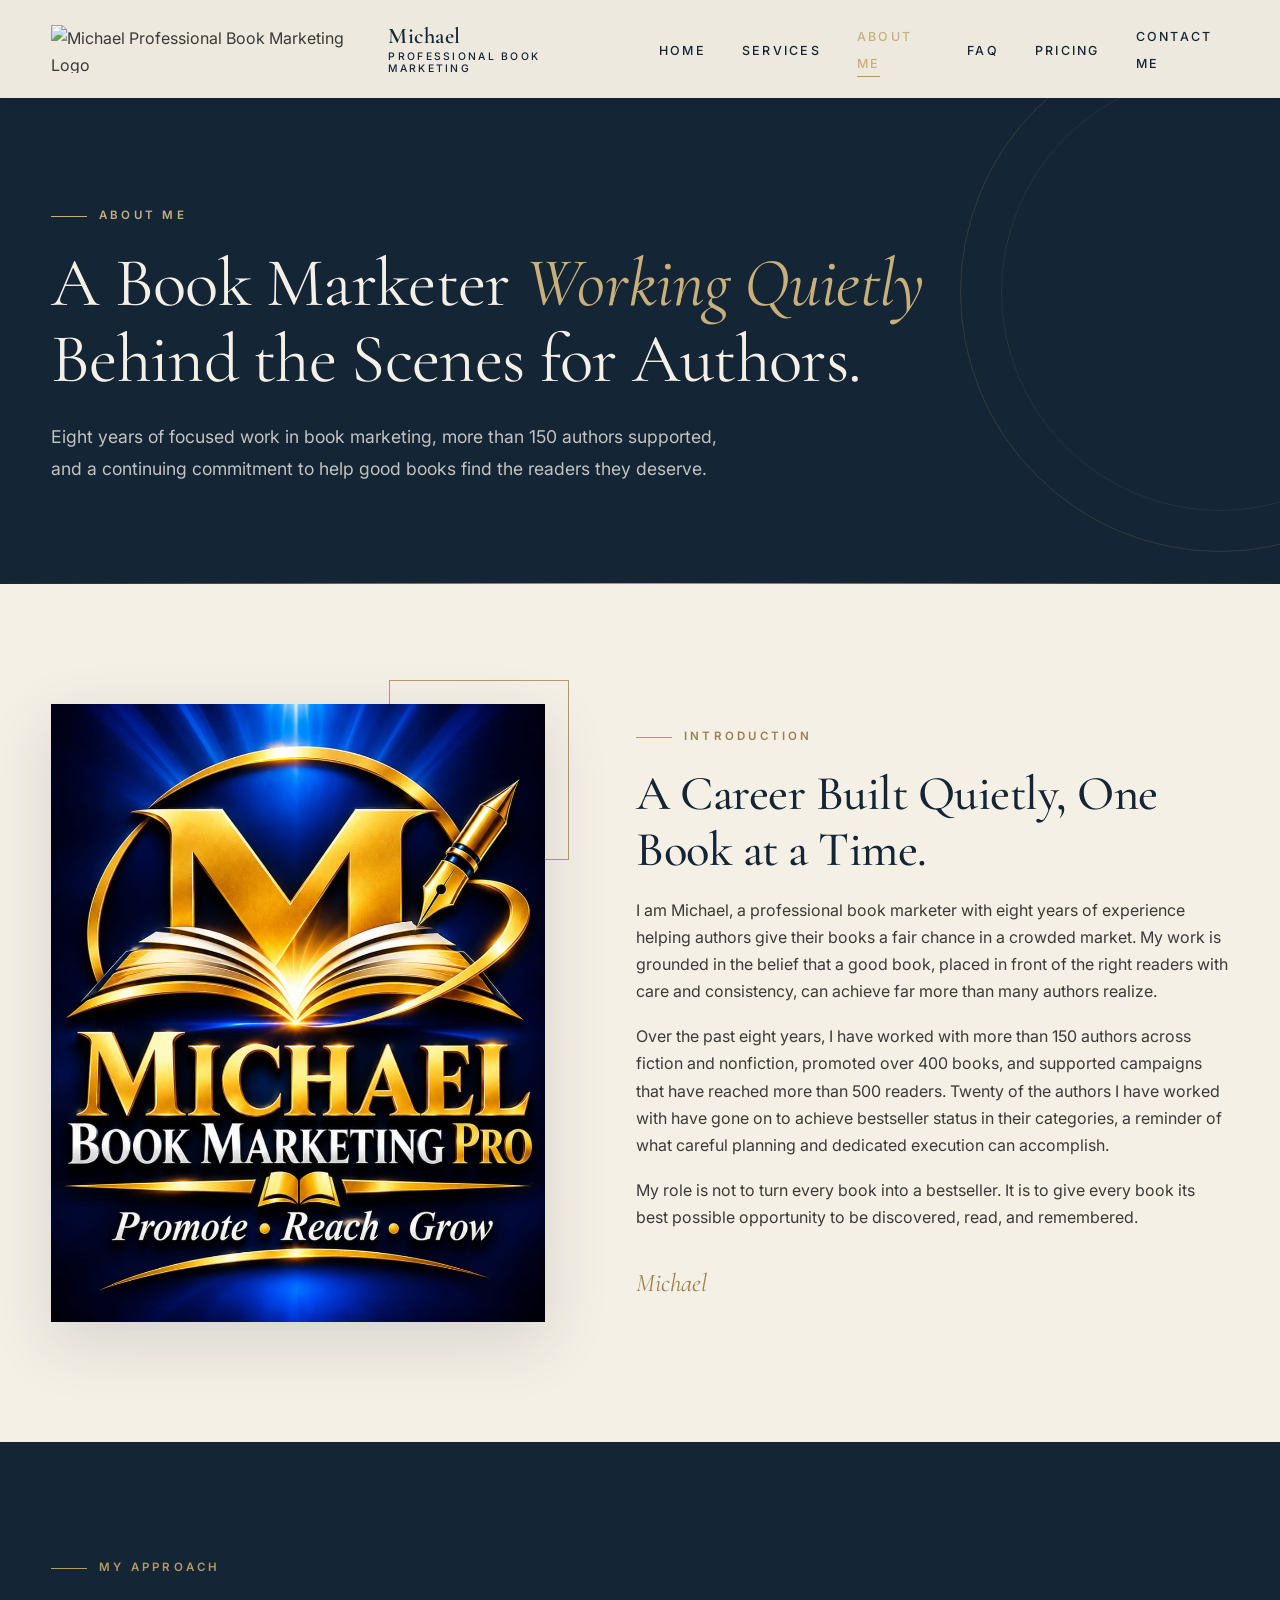
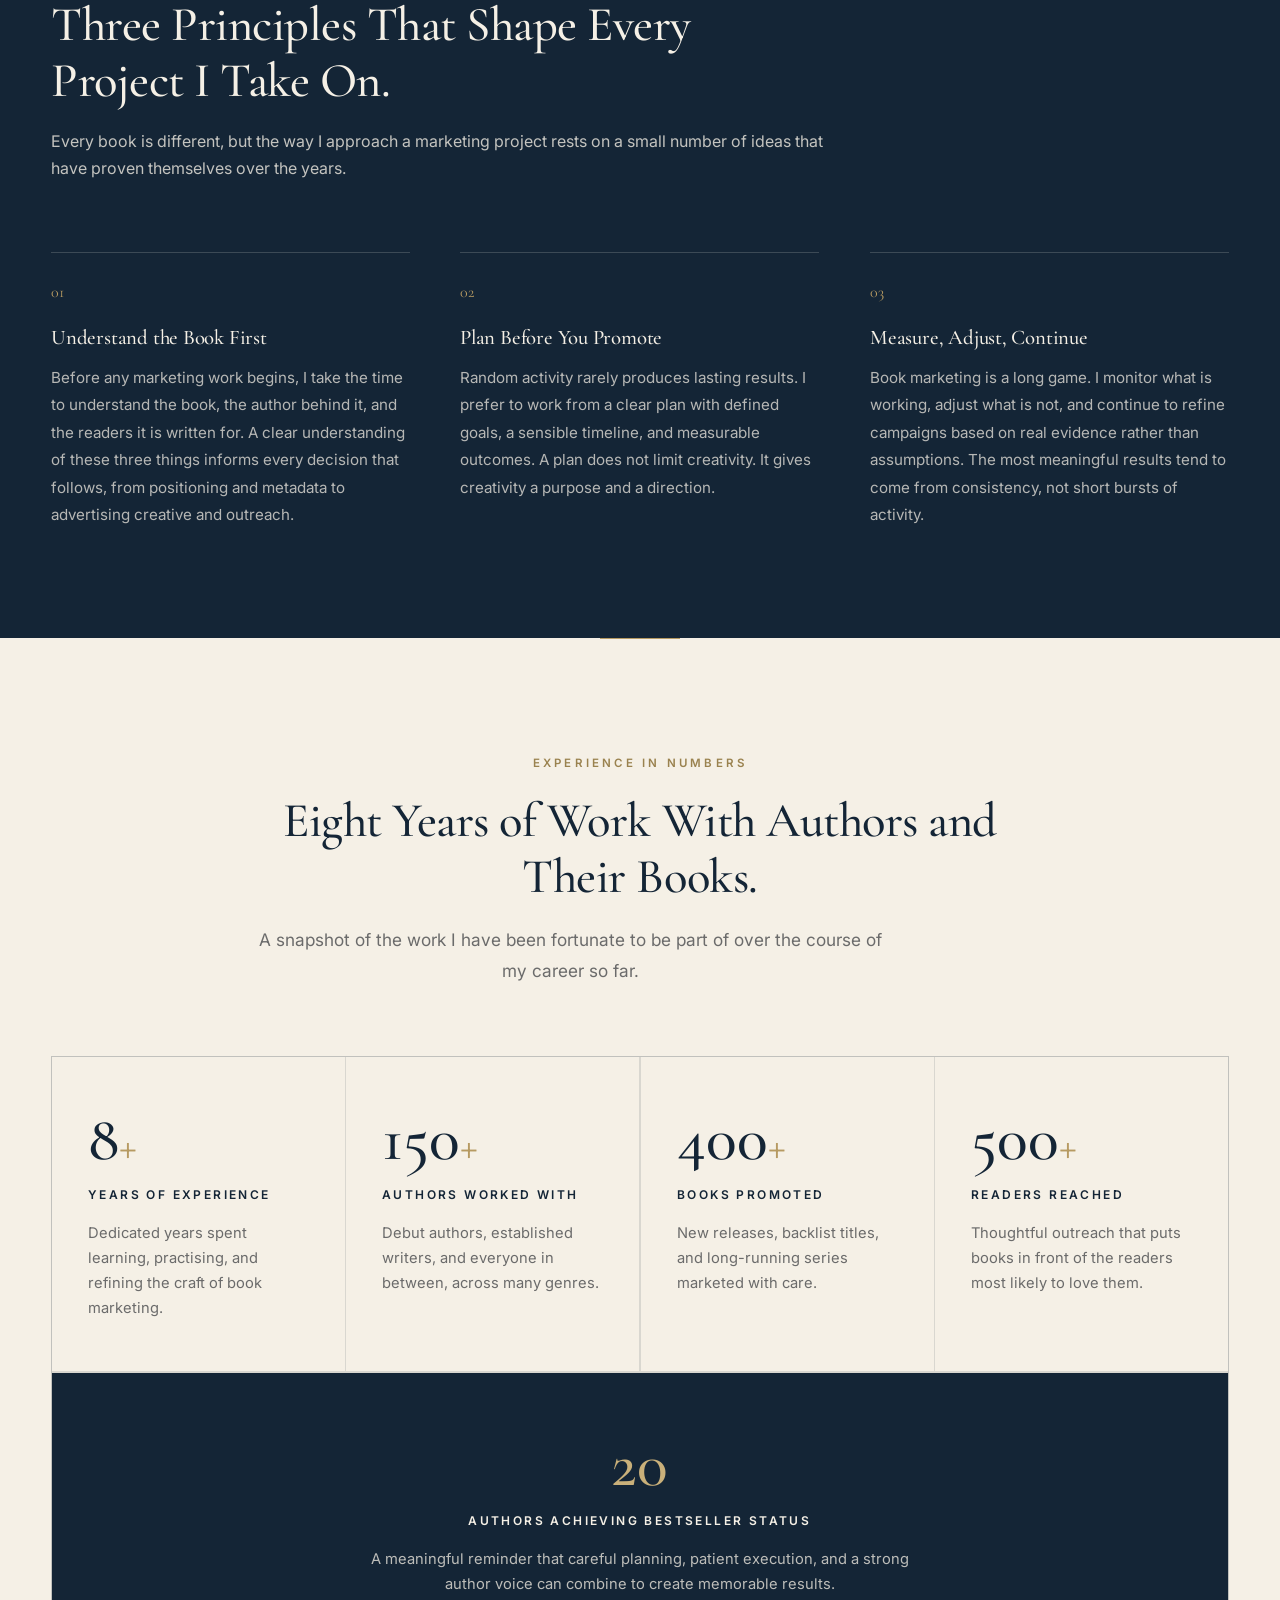
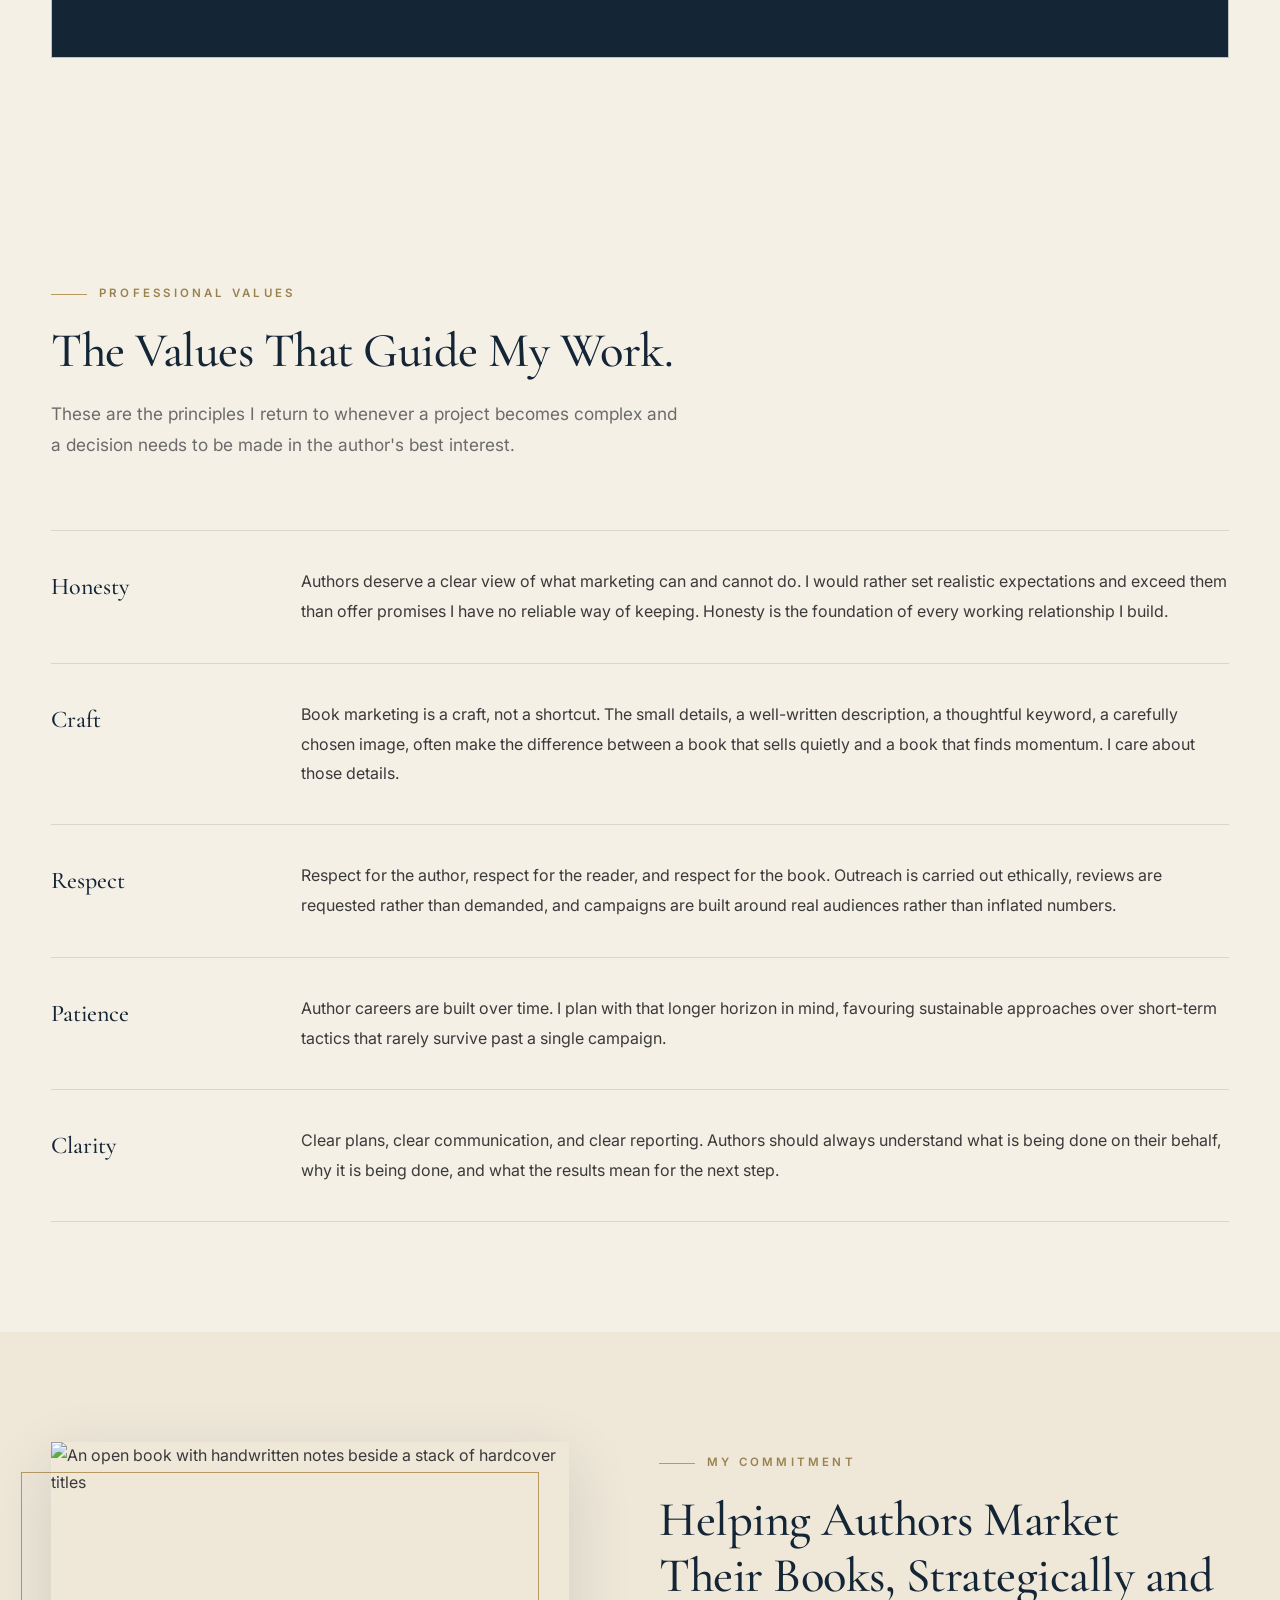
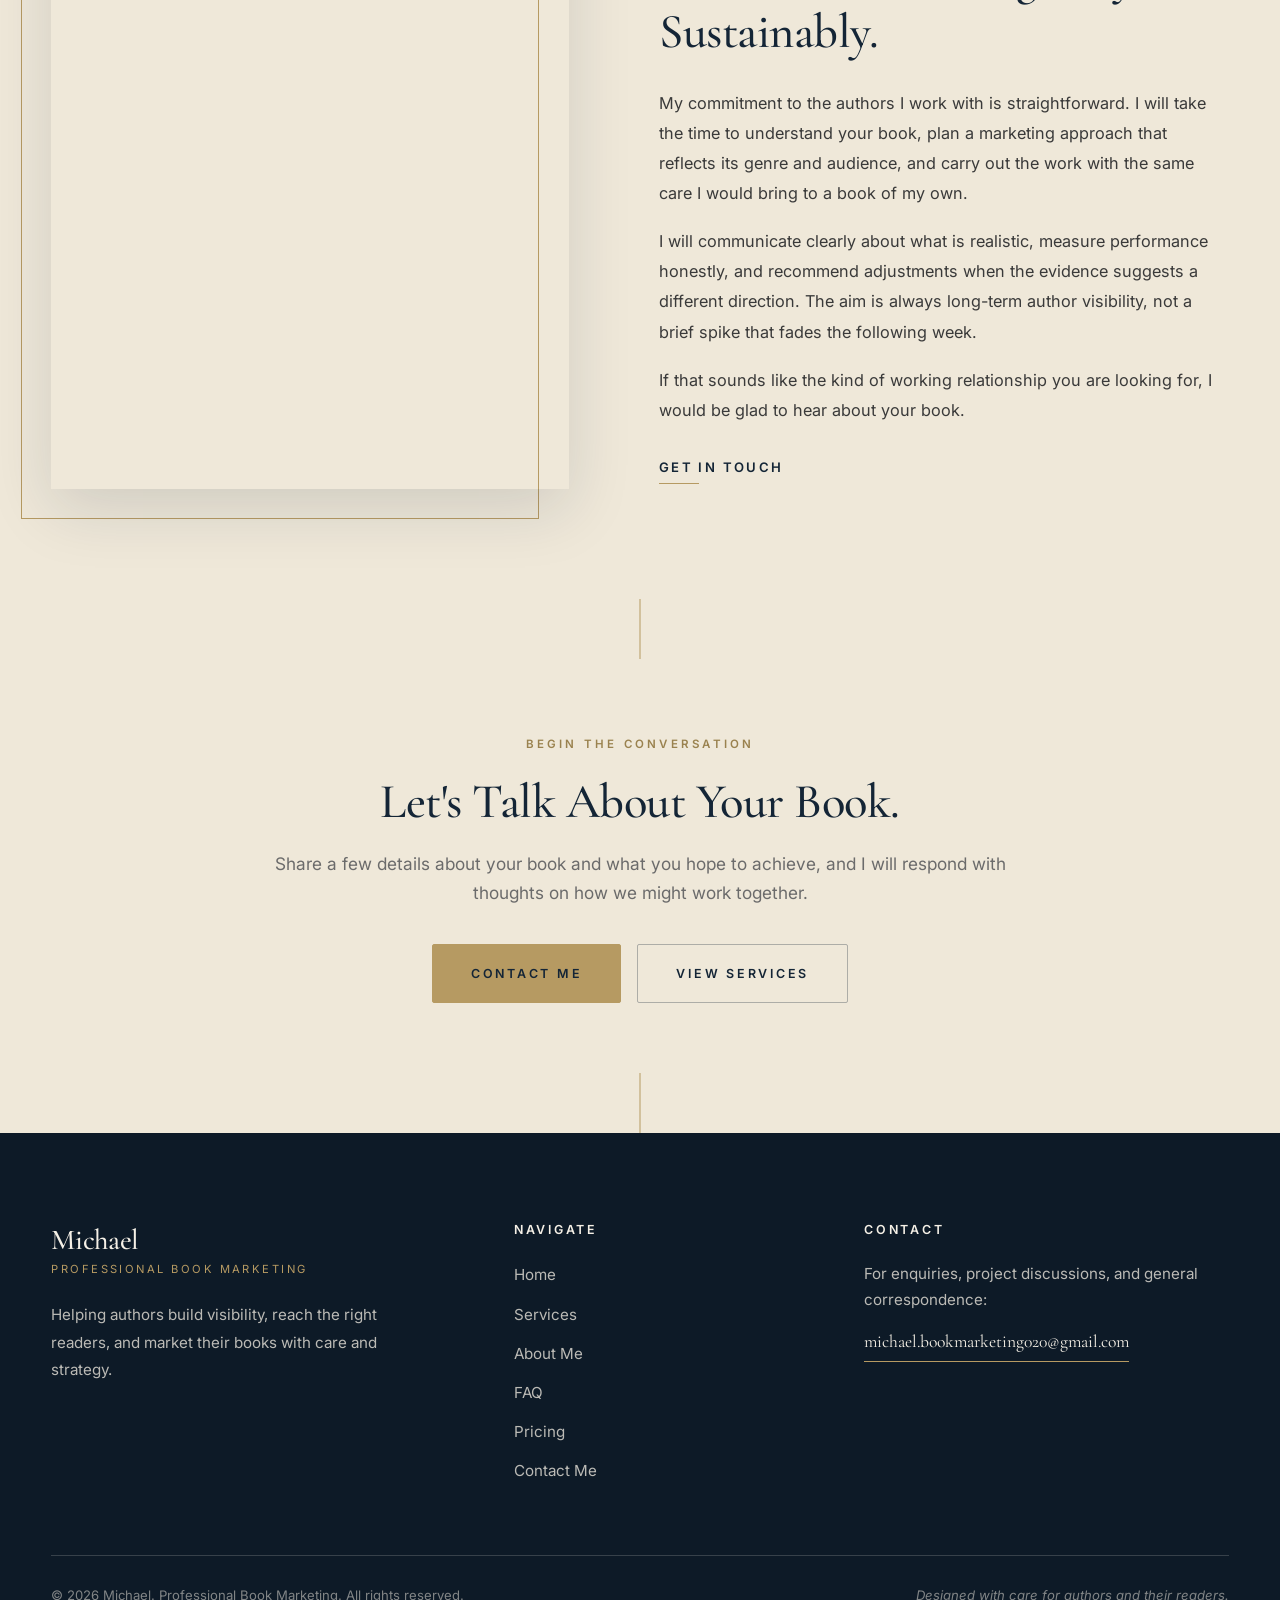
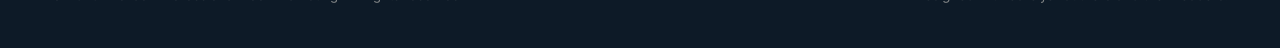
==== commit 0cc1fc85: "Add files via upload" ====
--- a/about.html
+++ b/about.html
@@ -62,7 +62,7 @@
         <div class="container">
             <div class="about-intro-grid">
                 <div class="about-visual reveal">
-                    <img src="images/about-books.jpg" alt="A thoughtful arrangement of books, a notebook, and a fountain pen in soft natural light" loading="lazy">
+                    <img src="My logo.png" alt="A thoughtful arrangement of books, a notebook, and a fountain pen in soft natural light" loading="lazy">
                     <div class="about-visual-accent" aria-hidden="true"></div>
                 </div>
 
